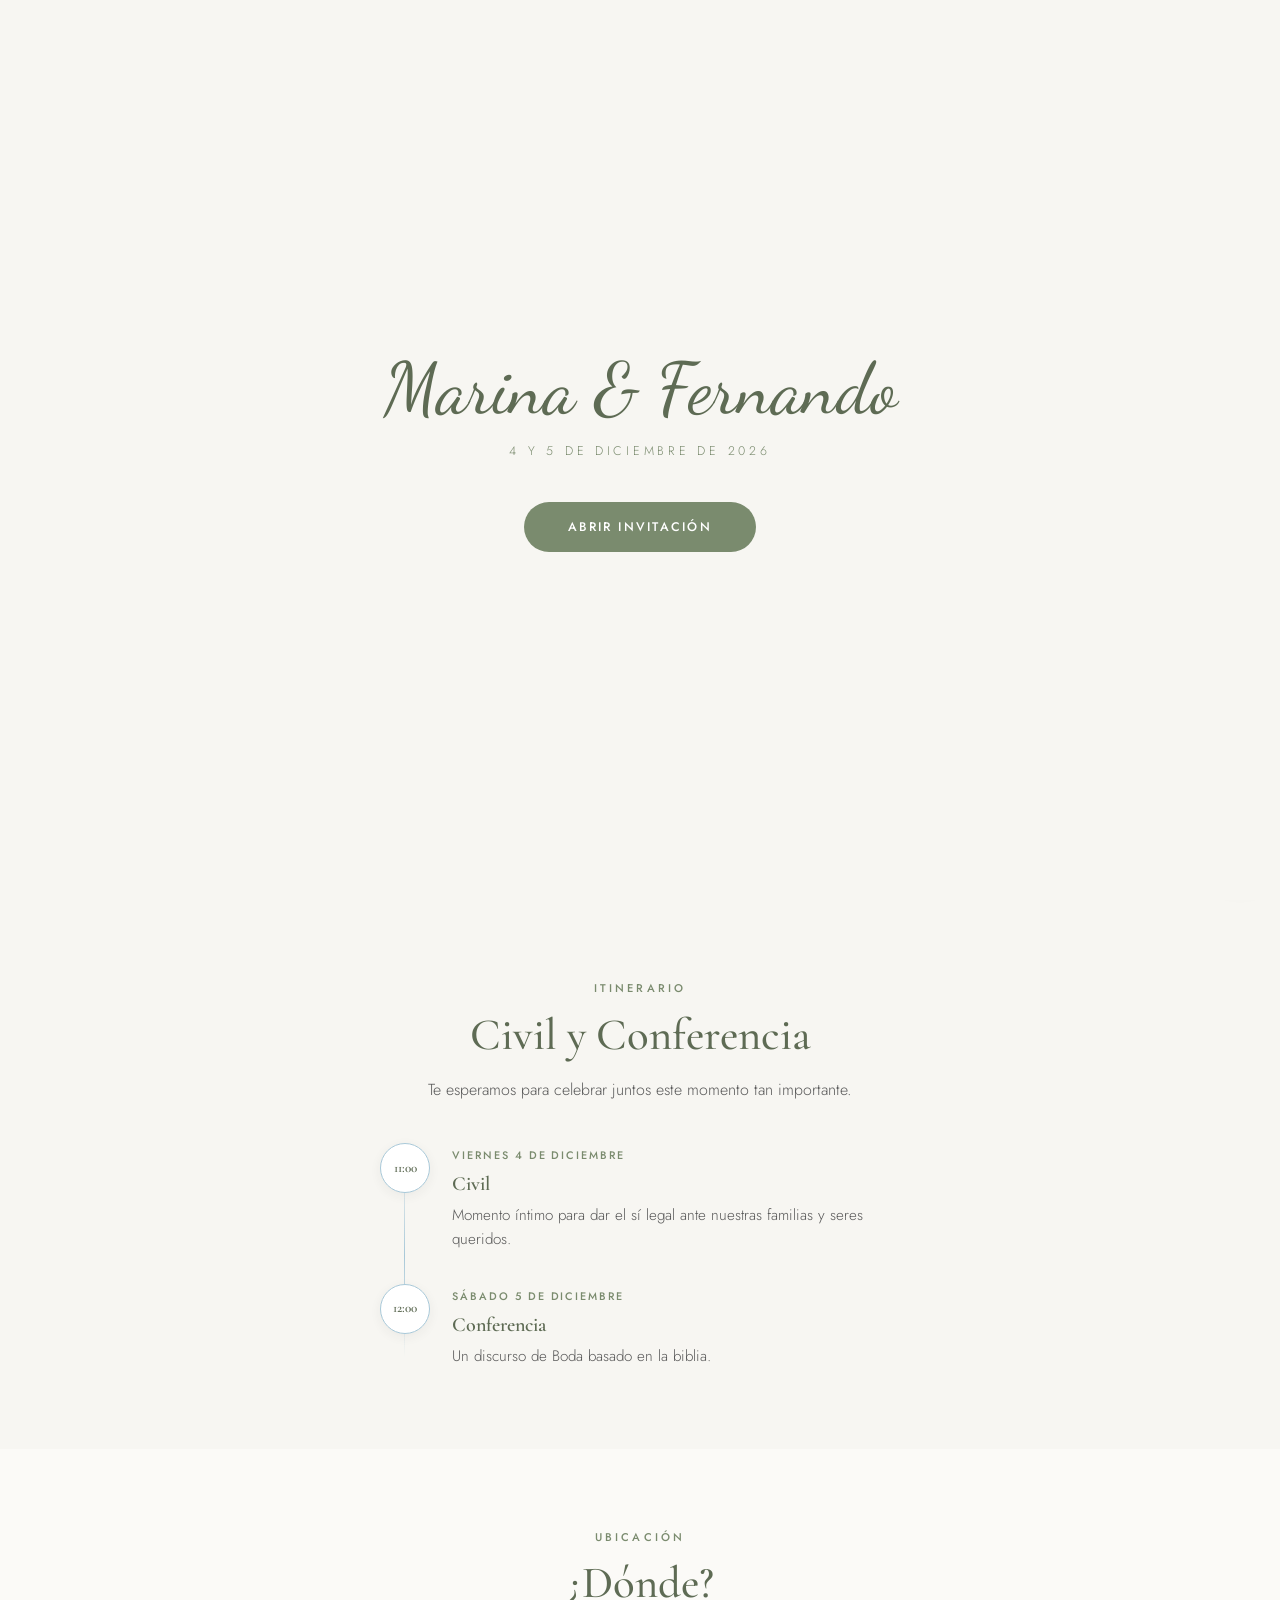
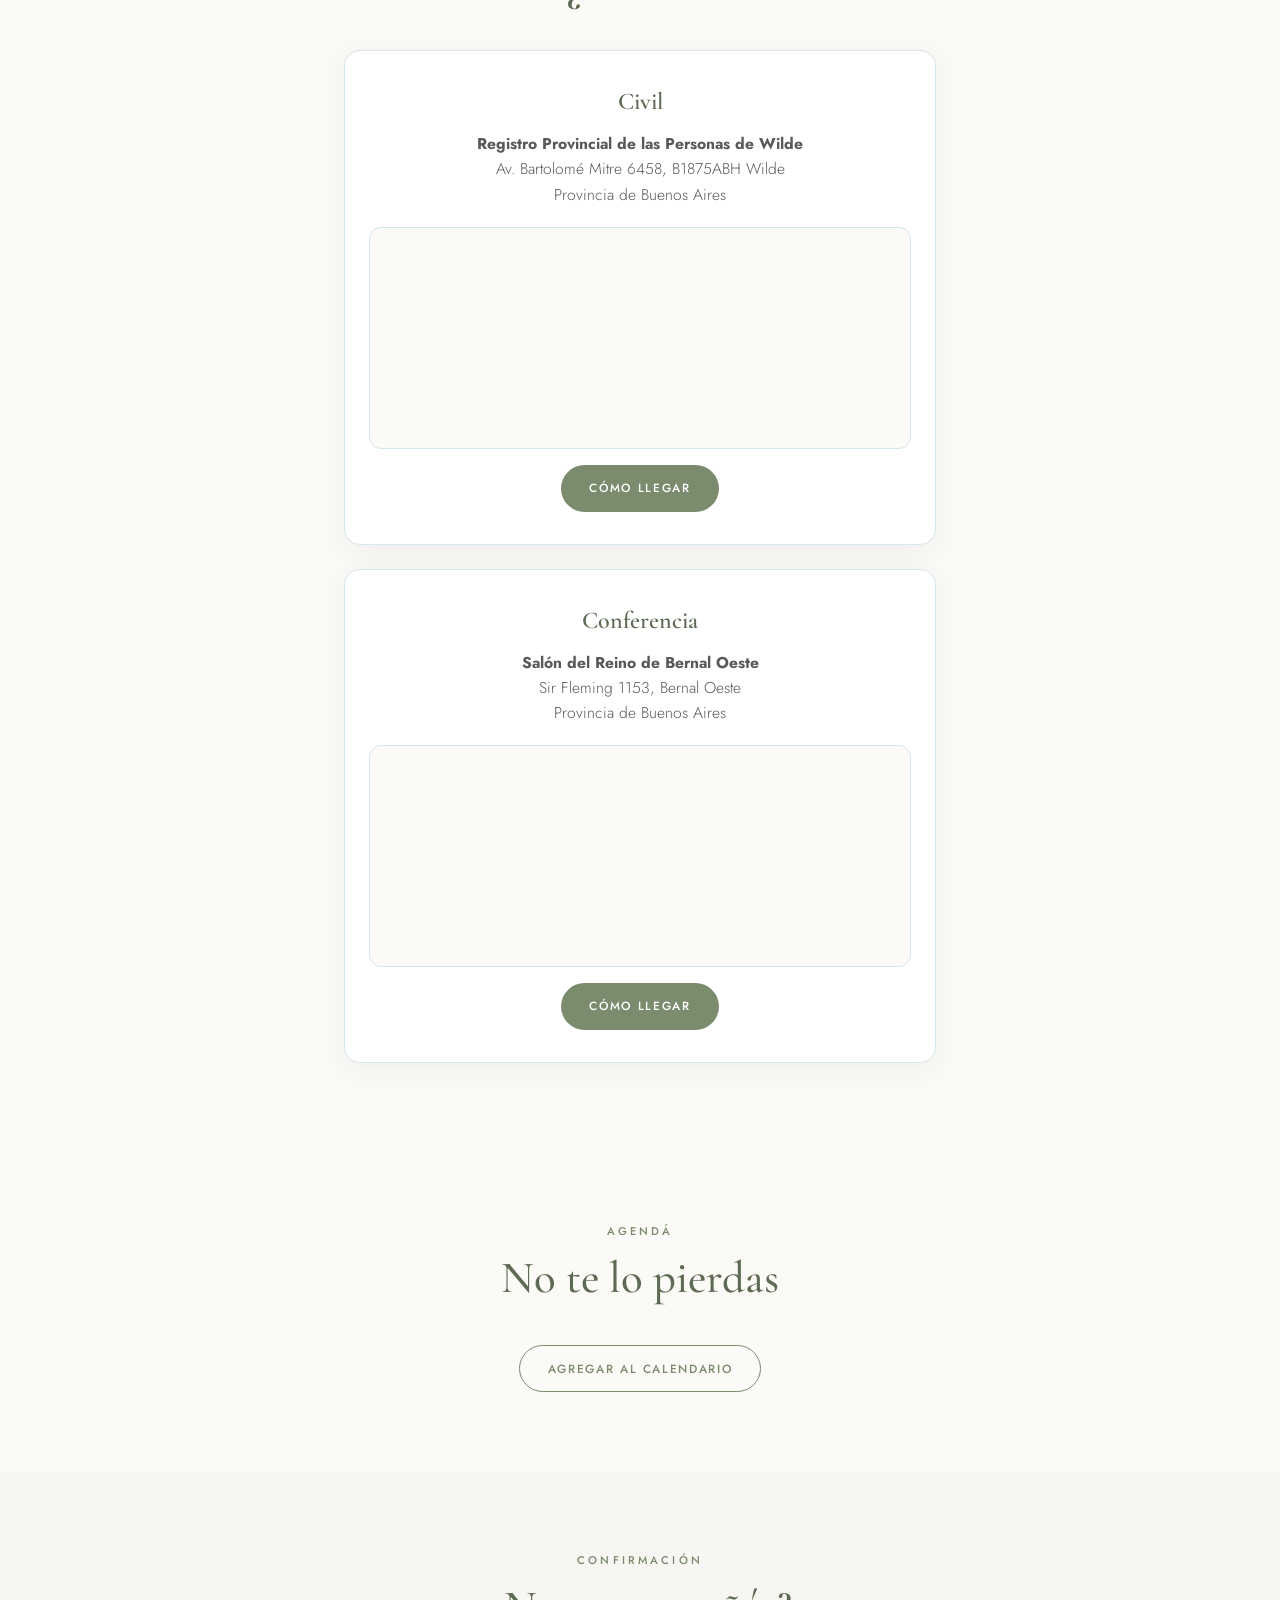
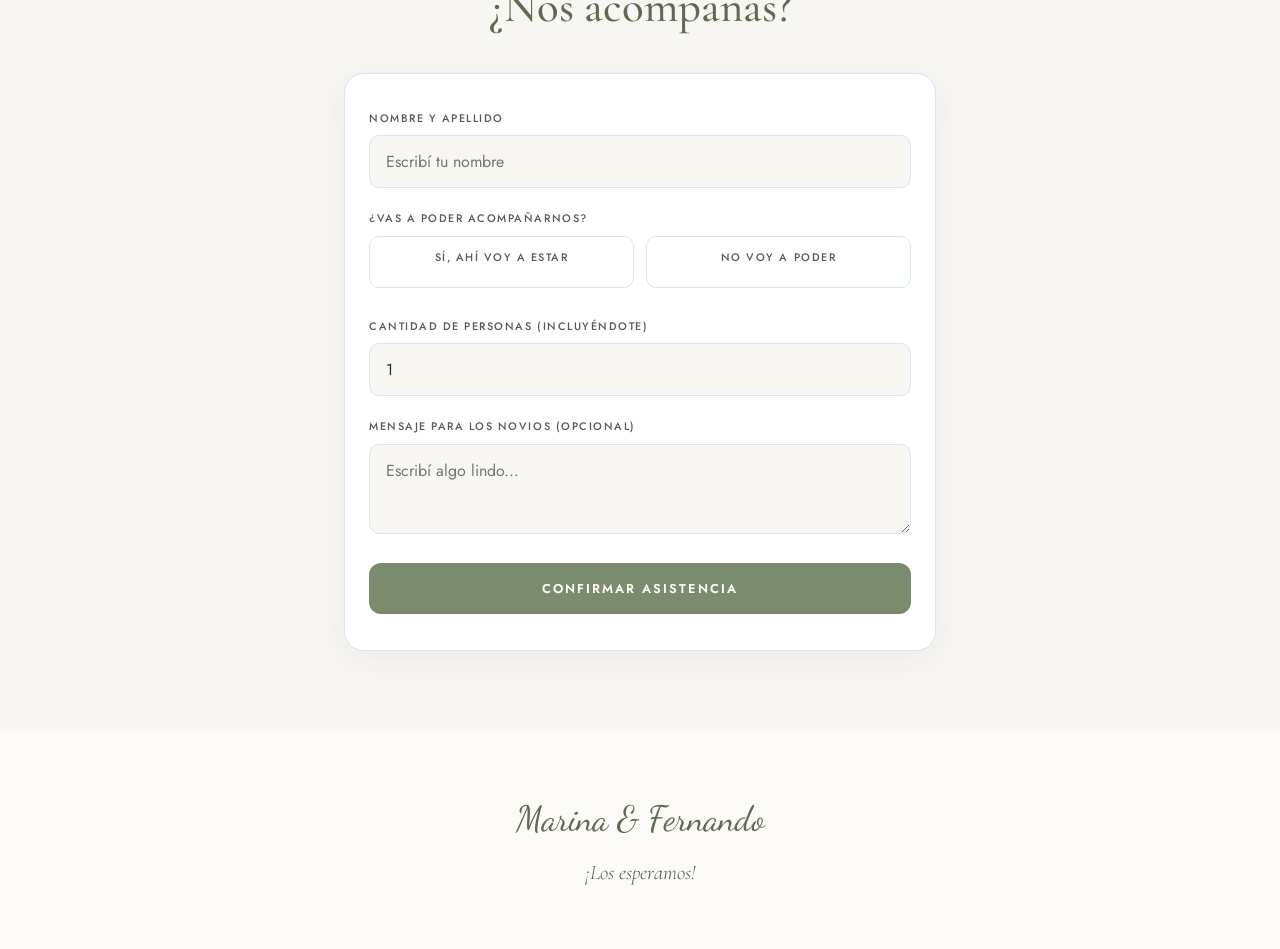
==== index.html @ 22744ca9 "Rework invitations: two-day dates, countdown to next event, reunion page as Civil+Conferencia+Festej" ====
<!DOCTYPE html>
<html lang="es" data-date="2026-12-04T11:00:00-03:00" data-date-2="2026-12-05T12:00:00-03:00">
<head>
  <meta charset="UTF-8">
  <meta name="viewport" content="width=device-width, initial-scale=1.0, viewport-fit=cover">
  <title>Marina & Fernando — Civil y Conferencia</title>
  <meta name="description" content="Invitación al civil y conferencia de Marina y Fernando. 4 y 5 de diciembre de 2026.">
  <link rel="icon" type="image/svg+xml" href="assets/favicon.svg">
  <link rel="preconnect" href="https://fonts.googleapis.com">
  <link rel="preconnect" href="https://fonts.gstatic.com" crossorigin>
  <link href="https://fonts.googleapis.com/css2?family=Cormorant+Garamond:ital,wght@0,400;0,500;0,600;0,700;1,400;1,500&family=Dancing+Script:wght@400;500;600;700&family=Jost:wght@300;400;500;600&display=swap" rel="stylesheet">
  <link rel="stylesheet" href="css/styles.css?v=15">


</head>
<body>

  <!-- Welcome overlay -->
  <div class="welcome-overlay" id="welcome">
    <div id="welcome-default">
      <div class="welcome-names">Marina & Fernando</div>
      <div class="welcome-date">4 y 5 de diciembre de 2026</div>
    </div>
    <div id="welcome-guest" style="display:none;">
      <div class="welcome-guest-label">Invitación para</div>
      <div class="welcome-guest-name" id="welcome-guest-name"></div>
    </div>
    <button class="welcome-btn" id="welcome-btn">Abrir invitación</button>
  </div>

  <!-- Ambient leaves -->
  <div class="leaves-bg">
    <div class="leaf leaf-1"></div>
    <div class="leaf leaf-2"></div>
    <div class="leaf leaf-3"></div>
  </div>

  <!-- Hero -->
  <section class="hero">
    <!-- Floral decorations -->
    <div class="floral-bg">
      <div class="floral-corner top-left"></div>
      <div class="floral-corner top-right"></div>
      <div class="eucalyptus bottom-left"></div>
      <div class="eucalyptus bottom-right"></div>
    </div>

    <div class="hero-content">
      <div class="hero-eyebrow">¡Nos casamos!</div>
      <h1 class="hero-names">Marina <span class="amp">&</span> Fernando</h1>
      <div class="hero-date">
        <span class="day">4 y 5</span> de diciembre de <span class="day">2026</span>
      </div>
      <p class="hero-intro">
        Nos alegra invitarte a ser parte de este día tan especial. Celebramos nuestra unión en el civil y la conferencia, y queremos que nos acompañes.
      </p>
      <div class="countdown-label" id="countdown-label">Faltan:</div>
      <div class="countdown">
        <div class="countdown-cell"><span class="num" id="cd-days">00</span><span class="lbl">Días</span></div>
        <div class="countdown-cell"><span class="num" id="cd-hours">00</span><span class="lbl">Horas</span></div>
        <div class="countdown-cell"><span class="num" id="cd-min">00</span><span class="lbl">Min</span></div>
        <div class="countdown-cell"><span class="num" id="cd-sec">00</span><span class="lbl">Seg</span></div>
      </div>
    </div>
    <a href="#itinerario" class="scroll-cue">
      <span>Descubrí más</span>
      <svg width="14" height="20" viewBox="0 0 14 20" fill="none"><path d="M7 1V19M7 19L1 13M7 19L13 13" stroke="currentColor" stroke-width="1.2" stroke-linecap="round" stroke-linejoin="round"/></svg>
    </a>
  </section>

  <!-- Itinerario -->
  <section id="itinerario">
    <div class="container">
      <div class="section-header reveal">
        <div class="section-label">Itinerario</div>
        <h2 class="section-title">Civil y Conferencia</h2>
        <p class="section-subtitle">Te esperamos para celebrar juntos este momento tan importante.</p>
      </div>
      <div class="itinerary reveal">
        <div class="itinerary-item">
          <div class="itinerary-time">11:00</div>
          <div class="itinerary-body">
            <div class="itinerary-date">Viernes 4 de diciembre</div>
            <h3>Civil</h3>
            <p>Momento íntimo para dar el sí legal ante nuestras familias y seres queridos.</p>
          </div>
        </div>
        <div class="itinerary-item">
          <div class="itinerary-time">12:00</div>
          <div class="itinerary-body">
            <div class="itinerary-date">Sábado 5 de diciembre</div>
            <h3>Conferencia</h3>
            <p>Un discurso de Boda basado en la biblia.</p>
          </div>
        </div>
      </div>
    </div>
  </section>

  <!-- Ubicación -->
  <section id="lugar" class="alt">
    <div class="container">
      <div class="section-header reveal">
        <div class="section-label">Ubicación</div>
        <h2 class="section-title">¿Dónde?</h2>
      </div>

      <div class="card" style="margin-bottom:24px;">
        <h3>Civil</h3>
        <p><strong>Registro Provincial de las Personas de Wilde</strong><br>Av. Bartolomé Mitre 6458, B1875ABH Wilde<br>Provincia de Buenos Aires</p>
        <div class="map-wrap">
          <iframe src="https://maps.google.com/maps?q=Av.+Bartolom%C3%A9+Mitre+6458,+Wilde,+Buenos+Aires&amp;t=&amp;z=15&amp;ie=UTF8&amp;iwloc=&amp;output=embed" allowfullscreen="" loading="lazy"></iframe>
        </div>
        <a class="btn btn-primary" target="_blank" rel="noopener" href="https://maps.app.goo.gl/NcesWBxVMBLHofjJ7?g_st=aw">Cómo llegar</a>
      </div>

      <div class="card">
        <h3>Conferencia</h3>
        <p><strong>Salón del Reino de Bernal Oeste</strong><br>Sir Fleming 1153, Bernal Oeste<br>Provincia de Buenos Aires</p>
        <div class="map-wrap">
          <iframe src="https://maps.google.com/maps?q=Sir+Fleming+1153,+Bernal+Oeste,+Buenos+Aires&amp;t=&amp;z=15&amp;ie=UTF8&amp;iwloc=&amp;output=embed" allowfullscreen="" loading="lazy"></iframe>
        </div>
        <a class="btn btn-primary" target="_blank" rel="noopener" href="https://maps.app.goo.gl/mjp9rmNpwhGJVTK97?g_st=aw">Cómo llegar</a>
      </div>
    </div>
  </section>

  <!-- Calendario -->
  <section id="recordatorio" class="alt">
    <div class="container" style="text-align:center;">
      <div class="section-header reveal">
        <div class="section-label">Agendá</div>
        <h2 class="section-title">No te lo pierdas</h2>
      </div>
      <button class="btn btn-outline reveal" id="btn-calendar"
        data-title="Civil y Conferencia - Marina & Fernando"
        data-location="Registro Provincial de las Personas de Wilde y Salón del Reino de Bernal Oeste"
        data-details="Viernes 4 de diciembre: Civil a las 11:00hs en Registro Provincial de las Personas de Wilde. Sábado 5 de diciembre: Conferencia a las 12:00hs en Salón del Reino de Bernal Oeste."
        data-start="20261204T110000"
        data-end="20261205T130000">Agregar al calendario</button>
    </div>
  </section>

  <!-- RSVP -->
  <section id="rsvp">
    <div class="container">
      <div class="section-header reveal">
        <div class="section-label">Confirmación</div>
        <h2 class="section-title">¿Nos acompañás?</h2>
      </div>

      <div class="rsvp-card reveal">
        <form id="rsvp-form"
          data-form-id="REEMPLAZAR_FORM_ID"
          data-entry-name="entry.REEMPLAZAR"
          data-entry-attend="entry.REEMPLAZAR"
          data-entry-guests="entry.REEMPLAZAR"
          data-entry-message="entry.REEMPLAZAR">
          <div class="field">
            <label for="r-name">Nombre y apellido</label>
            <input type="text" id="r-name" required placeholder="Escribí tu nombre">
          </div>
          <div class="field">
            <label>¿Vas a poder acompañarnos?</label>
            <div class="radio-row">
              <label class="radio-opt" id="opt-yes">
                <input type="radio" name="attend" value="si" required> Sí, ahí voy a estar
              </label>
              <label class="radio-opt" id="opt-no">
                <input type="radio" name="attend" value="no"> No voy a poder
              </label>
            </div>
          </div>
          <div class="field" id="guests-field">
            <label for="r-guests">Cantidad de personas (incluyéndote)</label>
            <input type="number" id="r-guests" min="1" max="10" value="1">
          </div>
          <div class="field">
            <label for="r-msg">Mensaje para los novios (opcional)</label>
            <textarea id="r-msg" placeholder="Escribí algo lindo..."></textarea>
          </div>
          <button type="submit" class="submit-btn" id="submit-btn">Confirmar asistencia</button>
          <div class="form-error" id="form-error">Hubo un problema al enviar. Probá de nuevo en un momento.</div>
        </form>
        <div class="rsvp-thanks" id="rsvp-thanks">
          <h3>¡Gracias!</h3>
          <p id="thanks-text"></p>
        </div>
      </div>
    </div>
  </section>

  <!-- Footer -->
  <footer>
    <div class="footer-names">Marina & Fernando</div>
    <p class="footer-text">¡Los esperamos!</p>
  </footer>

  <!-- Music -->
  <audio id="bg-music" loop preload="none">
    <source src="assets/ahora-ya-somos-uno.mp3" type="audio/mpeg">
  </audio>
  <button class="music-btn paused" id="music-btn" aria-label="Reproducir música" title="Música">
    <svg viewBox="0 0 20 20" fill="none">
      <rect class="bar" x="2" y="6" width="3" height="10" rx="1.5" fill="white"/>
      <rect class="bar" x="8.5" y="2" width="3" height="16" rx="1.5" fill="white"/>
      <rect class="bar" x="15" y="8" width="3" height="8" rx="1.5" fill="white"/>
    </svg>
  </button>

  <!-- GSAP -->
  <script src="js/gsap.min.js"></script>
  <script src="js/ScrollTrigger.min.js"></script>
  <script src="js/main.js?v=7"></script>
</body>
</html>
---- css/styles.css ----
/* ============================================
   Marina & Fernando - Wedding Invitations
   Palette: Olive + Pastel Blue
   ============================================ */

:root {
  --bg: #F7F6F2;
  --bg-soft: #FBFAF7;
  --olive: #7A8B6E;
  --olive-dark: #5E6B54;
  --olive-light: #A3B095;
  --sky: #A8C8D8;
  --sky-soft: #D4E6EE;
  --sky-light: #E8F1F5;
  --ink: #2E2E2E;
  --ink-soft: #595959;
  --ink-muted: #888888;
  --white: #FFFFFF;
  --shadow: rgba(58, 58, 58, 0.06);
  --shadow-strong: rgba(58, 58, 58, 0.12);
}

/* Reset */
*, *::before, *::after {
  box-sizing: border-box;
  margin: 0;
  padding: 0;
}

html {
  scroll-behavior: smooth;
  font-size: 16px;
}

body {
  font-family: 'Jost', sans-serif;
  font-weight: 300;
  color: var(--ink);
  background: var(--bg);
  line-height: 1.6;
  overflow-x: hidden;
  -webkit-font-smoothing: antialiased;
  -moz-osx-font-smoothing: grayscale;
  padding-bottom: 0;
}

img, svg {
  max-width: 100%;
  display: block;
}

a {
  color: inherit;
  text-decoration: none;
}

button {
  font-family: inherit;
}

/* Selection */
::selection {
  background: var(--sky-soft);
  color: var(--olive-dark);
}

/* Utility */
.container {
  width: 100%;
  max-width: 640px;
  margin: 0 auto;
  padding: 0 24px;
  position: relative;
  z-index: 2;
}

.section-label {
  font-size: 0.7rem;
  letter-spacing: 0.28em;
  text-transform: uppercase;
  color: var(--olive);
  margin-bottom: 12px;
  font-weight: 500;
}

.section-title {
  font-family: 'Cormorant Garamond', serif;
  font-weight: 500;
  font-size: clamp(2rem, 6vw, 2.8rem);
  color: var(--olive-dark);
  line-height: 1.15;
  margin-bottom: 16px;
}

.section-subtitle {
  color: var(--ink-soft);
  font-size: 1rem;
  max-width: 520px;
  margin: 0 auto;
}

/* Floral decorations */
.floral-bg {
  position: absolute;
  inset: 0;
  pointer-events: none;
  z-index: 0;
  overflow: hidden;
}

.floral-corner {
  position: absolute;
  width: 180px;
  height: 230px;
  background-image: url('../assets/floral-corner.png?v=15');
  background-size: contain;
  background-repeat: no-repeat;
  background-position: center;
  opacity: 0.95;
  will-change: transform;
}

.floral-corner.top-left {
  top: -40px;
  left: -50px;
  transform: rotate(-12deg);
}

.floral-corner.top-right {
  top: -40px;
  right: -197px;
  transform: scaleX(-1);
}

.eucalyptus {
  position: absolute;
  width: 220px;
  height: 220px;
  background-image: url('../assets/eucalyptus.png?v=15');
  background-size: contain;
  background-repeat: no-repeat;
  background-position: center;
  opacity: 0.55;
  will-change: transform;
}

.eucalyptus.bottom-left {
  bottom: -40px;
  left: -80px;
  transform: rotate(-25deg);
}

.eucalyptus.bottom-right {
  bottom: -40px;
  right: -80px;
  transform: scaleX(-1) rotate(-25deg);
}

/* Subtle SVG leaves for ambient motion */
.leaves-bg {
  position: fixed;
  inset: 0;
  pointer-events: none;
  z-index: 0;
  overflow: hidden;
}

.leaf {
  position: absolute;
  width: 100px;
  height: 100px;
  opacity: 0.08;
  background-image: url('../assets/hojas.svg');
  background-size: contain;
  background-repeat: no-repeat;
  background-position: center;
  will-change: transform;
}

.leaf-1 { top: 20%; left: 5%; transform: rotate(15deg); }
.leaf-2 { top: 40%; right: 8%; transform: rotate(-20deg); }
.leaf-3 { top: 70%; left: 10%; transform: rotate(45deg); }

/* Welcome overlay */
.welcome-overlay {
  position: fixed;
  inset: 0;
  background: var(--bg);
  z-index: 100;
  display: flex;
  flex-direction: column;
  align-items: center;
  justify-content: center;
  text-align: center;
  padding: 40px 24px;
  transition: opacity 0.9s ease, visibility 0.9s ease;
}

.welcome-overlay.hidden {
  opacity: 0;
  visibility: hidden;
  pointer-events: none;
}

.welcome-names {
  font-family: 'Dancing Script', cursive;
  font-size: clamp(1.8rem, 6.5vw, 4.5rem);
  color: var(--olive-dark);
  margin-bottom: 12px;
  line-height: 1.15;
  max-width: 100%;
  overflow-wrap: break-word;
}

.welcome-date {
  font-size: 0.78rem;
  letter-spacing: 0.3em;
  text-transform: uppercase;
  color: var(--olive);
  margin-bottom: 40px;
}

.welcome-guest-label {
  font-size: 0.68rem;
  letter-spacing: 0.25em;
  text-transform: uppercase;
  color: var(--ink-muted);
  margin-bottom: 10px;
}

.welcome-guest-name {
  font-family: 'Cormorant Garamond', serif;
  font-style: italic;
  font-weight: 500;
  font-size: clamp(1.6rem, 6vw, 2.4rem);
  color: var(--olive-dark);
  margin-bottom: 40px;
}

.welcome-btn {
  display: inline-block;
  padding: 16px 44px;
  background: var(--olive);
  color: var(--white);
  border: none;
  border-radius: 50px;
  font-size: 0.78rem;
  letter-spacing: 0.18em;
  text-transform: uppercase;
  font-weight: 500;
  cursor: pointer;
  transition: background 0.3s ease, transform 0.2s ease;
}

.welcome-btn:hover {
  background: var(--olive-dark);
  transform: translateY(-2px);
}

/* Hero */
.hero {
  min-height: 100vh;
  min-height: 100dvh;
  display: flex;
  flex-direction: column;
  align-items: center;
  justify-content: center;
  text-align: center;
  position: relative;
  padding: 100px 24px 80px;
  overflow: hidden;
}



.hero-content {
  position: relative;
  z-index: 5;
  width: 100%;
  max-width: 560px;
  padding: 60px 16px 0;
  margin: 0 auto;
}

.hero-content > * {
  opacity: 1;
  animation: fadeInUp 0.9s cubic-bezier(0.25, 0.46, 0.45, 0.94) both;
}

.hero-content .hero-eyebrow { animation-delay: 0.1s; }
.hero-content .hero-names { animation-delay: 0.3s; }
.hero-content .hero-date { animation-delay: 0.5s; }
.hero-content .hero-intro { animation-delay: 0.7s; }
.hero-content .countdown-label { animation-delay: 0.9s; }
.hero-content .countdown { animation-delay: 1s; }
.hero-content .scroll-cue { animation-delay: 1.3s; }

@media (prefers-reduced-motion: reduce) {
  .hero-content > * {
    opacity: 1;
    animation: none;
  }
}

.hero-eyebrow {
  font-size: 0.95rem;
  letter-spacing: 0.22em;
  text-transform: uppercase;
  color: var(--olive);
  margin-bottom: 16px;
  font-weight: 500;
}

.hero-names {
  font-family: 'Dancing Script', cursive;
  font-size: clamp(1.7rem, 6.5vw, 6rem);
  color: var(--olive-dark);
  line-height: 1.2;
  margin-bottom: 18px;
  max-width: 100%;
  overflow-wrap: break-word;
  padding: 0 8px;
}

.hero-names.big {
  font-size: clamp(2.2rem, 8.5vw, 7.5rem);
}

.hero-names .amp {
  font-size: 0.5em;
  color: var(--sky);
  display: inline-block;
  margin: 0 6px;
  transform: translateY(-6px);
}

.hero-date {
  font-family: 'Cormorant Garamond', serif;
  font-size: clamp(1.2rem, 3.8vw, 1.6rem);
  color: var(--ink);
  margin-bottom: 26px;
}

.hero-date-line {
  margin-bottom: 18px;
}

.hero-date-line:last-child {
  margin-bottom: 0;
}

.hero-date-desc {
  display: block;
  font-size: clamp(1rem, 3vw, 1.25rem);
  font-style: italic;
  color: var(--ink-soft);
  max-width: 520px;
  margin: 0 auto 6px;
  line-height: 1.45;
}

.hero-date-full {
  display: block;
  font-size: clamp(1.2rem, 3.8vw, 1.6rem);
  font-weight: 600;
  color: var(--olive-dark);
}

@keyframes fadeInUp {
  from {
    opacity: 0;
    transform: translateY(30px);
  }
  to {
    opacity: 1;
    transform: translateY(0);
  }
}

.hero-date .day {
  display: inline-block;
  font-size: 1.4em;
  color: var(--olive);
  font-weight: 600;
  margin: 0 4px;
}

.hero-intro {
  color: var(--ink-soft);
  font-size: 1rem;
  max-width: 460px;
  margin: 0 auto 32px;
  line-height: 1.7;
}

/* Countdown */
.countdown-label {
  font-size: 0.72rem;
  letter-spacing: 0.22em;
  text-transform: uppercase;
  color: var(--ink-muted);
  margin-bottom: 14px;
}

.countdown {
  display: flex;
  justify-content: center;
  gap: 10px;
  margin-bottom: 40px;
}

.countdown-cell {
  background: var(--white);
  border: 1px solid var(--sky-soft);
  border-radius: 12px;
  padding: 14px 10px;
  min-width: 64px;
  box-shadow: 0 4px 20px var(--shadow);
}

.countdown-cell .num {
  display: block;
  font-family: 'Cormorant Garamond', serif;
  font-weight: 600;
  font-size: 1.9rem;
  color: var(--olive-dark);
  line-height: 1;
}

.countdown-cell .lbl {
  display: block;
  font-size: 0.6rem;
  letter-spacing: 0.12em;
  text-transform: uppercase;
  color: var(--ink-muted);
  margin-top: 6px;
}

.scroll-cue {
  position: absolute;
  bottom: 28px;
  left: 50%;
  transform: translateX(-50%);
  display: flex;
  flex-direction: column;
  align-items: center;
  gap: 6px;
  font-size: 0.65rem;
  letter-spacing: 0.18em;
  text-transform: uppercase;
  color: var(--ink-muted);
  z-index: 3;
}

/* Sections */
section {
  padding: 80px 0;
  position: relative;
}

section.alt {
  background: var(--bg-soft);
}

.section-header {
  text-align: center;
  margin-bottom: 40px;
}

/* Itinerary */
.itinerary {
  max-width: 520px;
  margin: 0 auto;
  position: relative;
}

.itinerary::before {
  content: '';
  position: absolute;
  left: 24px;
  top: 12px;
  bottom: 12px;
  width: 1px;
  background: linear-gradient(to bottom, transparent, var(--sky), transparent);
}

.itinerary-item {
  display: flex;
  gap: 22px;
  margin-bottom: 32px;
  position: relative;
}

.itinerary-item:last-child {
  margin-bottom: 0;
}

.itinerary-time {
  width: 50px;
  height: 50px;
  border-radius: 50%;
  background: var(--white);
  border: 1.5px solid var(--sky);
  display: flex;
  align-items: center;
  justify-content: center;
  font-family: 'Cormorant Garamond', serif;
  font-weight: 600;
  font-size: 0.82rem;
  color: var(--olive-dark);
  flex-shrink: 0;
  z-index: 2;
  box-shadow: 0 3px 12px var(--shadow);
}

.itinerary-body {
  padding-top: 4px;
}

.itinerary-date {
  font-size: 0.68rem;
  letter-spacing: 0.18em;
  text-transform: uppercase;
  color: var(--olive);
  margin-bottom: 4px;
  font-weight: 500;
}

.itinerary-body h3 {
  font-family: 'Cormorant Garamond', serif;
  font-weight: 600;
  font-size: 1.25rem;
  color: var(--olive-dark);
  margin-bottom: 4px;
}

.itinerary-body p {
  color: var(--ink-soft);
  font-size: 0.95rem;
  line-height: 1.55;
}

/* Cards */
.card {
  background: var(--white);
  border: 1px solid var(--sky-soft);
  border-radius: 16px;
  padding: 32px 24px;
  box-shadow: 0 6px 30px var(--shadow);
  text-align: center;
}

.card h3 {
  font-family: 'Cormorant Garamond', serif;
  font-weight: 600;
  font-size: 1.5rem;
  color: var(--olive-dark);
  margin-bottom: 10px;
}

.card p {
  color: var(--ink-soft);
  font-size: 0.98rem;
  line-height: 1.6;
}

/* Map */
.map-wrap {
  width: 100%;
  border-radius: 12px;
  overflow: hidden;
  border: 1px solid var(--sky-soft);
  margin: 20px 0 16px;
  background: var(--bg-soft);
  min-height: 220px;
}

.map-wrap iframe {
  width: 100%;
  height: 220px;
  border: 0;
  display: block;
  opacity: 0;
  transition: opacity 0.5s ease;
}

.map-wrap iframe.is-loaded {
  opacity: 1;
}

/* Buttons */
.btn {
  display: inline-flex;
  align-items: center;
  justify-content: center;
  gap: 8px;
  padding: 14px 28px;
  border-radius: 50px;
  font-size: 0.74rem;
  letter-spacing: 0.14em;
  text-transform: uppercase;
  font-weight: 500;
  cursor: pointer;
  transition: all 0.25s ease;
  border: none;
}

.btn-primary {
  background: var(--olive);
  color: var(--white);
}

.btn-primary:hover {
  background: var(--olive-dark);
  transform: translateY(-2px);
  box-shadow: 0 6px 20px rgba(122, 139, 110, 0.3);
}

.btn-outline {
  background: transparent;
  color: var(--olive);
  border: 1.5px solid var(--olive);
}

.btn-outline:hover {
  background: var(--olive);
  color: var(--white);
}

.btn-group {
  display: flex;
  flex-direction: column;
  gap: 12px;
  justify-content: center;
  margin-top: 20px;
}

@media (min-width: 480px) {
  .btn-group {
    flex-direction: row;
  }
}

/* Gift section */
.gift-text {
  font-family: 'Cormorant Garamond', serif;
  font-style: italic;
  font-size: 1.35rem;
  color: var(--olive-dark);
  margin-bottom: 12px;
}

.gift-alias {
  margin-top: 22px;
  padding-top: 22px;
  border-top: 1px solid var(--sky-soft);
}

.gift-alias p {
  margin-bottom: 12px;
  font-size: 0.92rem;
}

.alias-box {
  display: inline-flex;
  flex-wrap: wrap;
  align-items: center;
  justify-content: center;
  gap: 10px;
  background: var(--bg-soft);
  border: 1px solid var(--sky-soft);
  border-radius: 12px;
  padding: 10px 14px;
  max-width: 100%;
}

.alias-value {
  font-family: 'Cormorant Garamond', serif;
  font-size: 1.25rem;
  font-weight: 600;
  color: var(--olive-dark);
  letter-spacing: 0.04em;
}

.alias-copy {
  display: inline-flex;
  align-items: center;
  gap: 6px;
  background: var(--olive);
  color: var(--white);
  border: none;
  border-radius: 8px;
  padding: 8px 12px;
  font-size: 0.72rem;
  letter-spacing: 0.08em;
  text-transform: uppercase;
  font-weight: 500;
  cursor: pointer;
  transition: background 0.2s ease;
}

.alias-copy:hover {
  background: var(--olive-dark);
}

.alias-copy svg {
  width: 14px;
  height: 14px;
}

.alias-copy.copied {
  background: var(--olive-dark);
}

/* Gift card floral frame */
.gift-card-wrap {
  position: relative;
  max-width: 520px;
  margin: 0 auto;
}

.gift-card-wrap .floral-corner {
  width: 130px;
  height: 165px;
  z-index: 1;
}

.gift-card-wrap .floral-corner.gift-tl {
  top: -56px;
  left: -41px;
  transform: rotate(-173deg) !important;
}

.gift-card-wrap .floral-corner.gift-tr {
  top: -56px;
  right: -36px;
  transform: scaleX(-1) rotate(-173deg) !important;
}

.gift-card-wrap .floral-corner.gift-bl {
  bottom: -50px;
  left: -40px;
  transform: scaleX(-1) rotate(-352deg) !important;
}

.gift-card-wrap .floral-corner.gift-br {
  bottom: -50px;
  right: -39px;
  transform: scaleX(-1) scaleY(-1) rotate(189deg) !important
}

/* RSVP */
.rsvp-card {
  background: var(--white);
  border: 1.5px solid var(--sky-soft);
  border-radius: 20px;
  padding: 36px 24px;
  box-shadow: 0 8px 36px var(--shadow);
}

.rsvp-deadline {
  display: inline-flex;
  align-items: center;
  gap: 10px;
  background: var(--sky-light);
  color: var(--olive-dark);
  padding: 12px 22px;
  border-radius: 50px;
  font-size: 0.78rem;
  letter-spacing: 0.1em;
  text-transform: uppercase;
  font-weight: 500;
  margin: 0 auto 28px;
  display: flex;
  justify-content: center;
  width: fit-content;
}

.rsvp-deadline svg {
  width: 18px;
  height: 18px;
  flex-shrink: 0;
}

.field {
  margin-bottom: 22px;
  text-align: left;
}

.field label {
  display: block;
  font-size: 0.68rem;
  letter-spacing: 0.14em;
  text-transform: uppercase;
  color: var(--ink-soft);
  margin-bottom: 8px;
  font-weight: 500;
}

.field input[type="text"],
.field input[type="number"],
.field textarea {
  width: 100%;
  padding: 14px 16px;
  border: 1px solid var(--sky-soft);
  border-radius: 10px;
  background: var(--bg);
  font-family: 'Jost', sans-serif;
  font-size: 1rem;
  color: var(--ink);
  transition: border-color 0.2s ease, box-shadow 0.2s ease;
}

.field input:focus,
.field textarea:focus {
  outline: none;
  border-color: var(--sky);
  box-shadow: 0 0 0 3px var(--sky-light);
}

.field textarea {
  resize: vertical;
  min-height: 90px;
}

.radio-row {
  display: grid;
  grid-template-columns: 1fr 1fr;
  gap: 12px;
}

.radio-opt {
  text-align: center;
  padding: 14px 10px;
  border: 1.5px solid var(--sky-soft);
  border-radius: 10px;
  font-size: 0.9rem;
  line-height: 1.25;
  cursor: pointer;
  transition: all 0.2s ease;
  display: flex;
  align-items: center;
  justify-content: center;
  min-height: 52px;
}

.radio-opt:hover {
  border-color: var(--sky);
}

.radio-opt.active {
  background: var(--olive);
  border-color: var(--olive);
  color: var(--white);
}

.radio-opt input {
  display: none;
}

.submit-btn {
  width: 100%;
  padding: 16px;
  background: var(--olive);
  color: var(--white);
  border: none;
  border-radius: 12px;
  font-size: 0.8rem;
  letter-spacing: 0.16em;
  text-transform: uppercase;
  font-weight: 600;
  cursor: pointer;
  transition: background 0.25s ease, transform 0.15s ease;
}

.submit-btn:hover {
  background: var(--olive-dark);
}

.submit-btn:disabled {
  opacity: 0.6;
  cursor: not-allowed;
}

.rsvp-thanks {
  text-align: center;
  padding: 30px 0;
  display: none;
}

.rsvp-thanks h3 {
  font-family: 'Cormorant Garamond', serif;
  font-size: 2rem;
  color: var(--olive-dark);
  margin-bottom: 12px;
}

.rsvp-thanks p {
  color: var(--ink-soft);
  font-size: 1.05rem;
}

.form-error {
  color: #C44D56;
  font-size: 0.85rem;
  margin-top: 14px;
  text-align: center;
  display: none;
  font-weight: 500;
}

/* Footer */
footer {
  padding: 60px 24px;
  text-align: center;
  background: var(--bg-soft);
}

.footer-names {
  font-family: 'Dancing Script', cursive;
  font-size: 2.2rem;
  color: var(--olive-dark);
  margin-bottom: 8px;
}

.footer-text {
  font-family: 'Cormorant Garamond', serif;
  font-style: italic;
  font-size: 1.3rem;
  color: var(--ink-soft);
}

/* Music toggle */
.music-btn {
  position: fixed;
  bottom: 18px;
  right: 16px;
  width: 48px;
  height: 48px;
  border-radius: 50%;
  background: var(--olive);
  border: none;
  display: flex;
  align-items: center;
  justify-content: center;
  box-shadow: 0 4px 16px rgba(74, 86, 58, 0.35);
  z-index: 50;
  cursor: pointer;
  transition: transform 0.2s ease, background 0.2s ease;
}

.music-btn:hover {
  background: var(--olive-dark);
  transform: scale(1.05);
}

.music-btn svg {
  width: 20px;
  height: 20px;
}

.music-btn .bar {
  transform-origin: bottom;
  animation: eq 1s ease-in-out infinite;
}

.music-btn.paused .bar {
  animation-play-state: paused;
}

.bar:nth-child(2) {
  animation-delay: 0.15s;
}

.bar:nth-child(3) {
  animation-delay: 0.3s;
}

@keyframes eq {
  0%, 100% { transform: scaleY(0.4); }
  50% { transform: scaleY(1); }
}

/* Reduced motion */
@media (prefers-reduced-motion: reduce) {
  *, *::before, *::after {
    animation-duration: 0.01ms !important;
    animation-iteration-count: 1 !important;
    transition-duration: 0.01ms !important;
  }
  html {
    scroll-behavior: auto;
  }
}

/* Responsive adjustments */
@media (max-width: 480px) {
  .container {
    padding: 0 20px;
  }

  .alias-box {
    display: flex;
    flex-direction: column;
    align-items: stretch;
    text-align: center;
    gap: 8px;
    padding: 12px;
  }

  .alias-value {
    font-size: 1.05rem;
    word-break: break-word;
  }

  .alias-copy {
    justify-content: center;
    width: 100%;
    padding: 10px 12px;
  }

  .radio-opt {
    font-size: 0.82rem;
    padding: 12px 8px;
    min-height: 48px;
  }

  .hero {
    padding: 80px 16px 60px;
  }

  .hero-content {
    padding: 40px 12px 0;
  }

  section {
    padding: 64px 0;
  }

  .card {
    padding: 28px 20px;
  }

  .rsvp-card {
    padding: 28px 20px;
  }

  .countdown {
    gap: 8px;
  }

  .countdown-cell {
    min-width: 52px;
    padding: 10px 6px;
  }

  .countdown-cell .num {
    font-size: 1.5rem;
  }

  .itinerary::before {
    left: 20px;
  }

  .itinerary-time {
    width: 44px;
    height: 44px;
    font-size: 0.74rem;
  }

  .floral-corner {
    width: 140px;
    height: 180px;
  }

  .floral-corner.top-left {
    top: -30px;
    left: -57px;
  }

  .floral-corner.top-right {
    top: -30px;
    right: -170px;
    transform: scaleX(-1);
  }

  .eucalyptus {
    width: 170px;
    height: 170px;
  }

  .eucalyptus.bottom-left {
    bottom: -30px;
    left: -55px;
  }

  .eucalyptus.bottom-right {
    bottom: -30px;
    right: -55px;
  }

  .map-wrap iframe {
    height: 280px;
  }
}
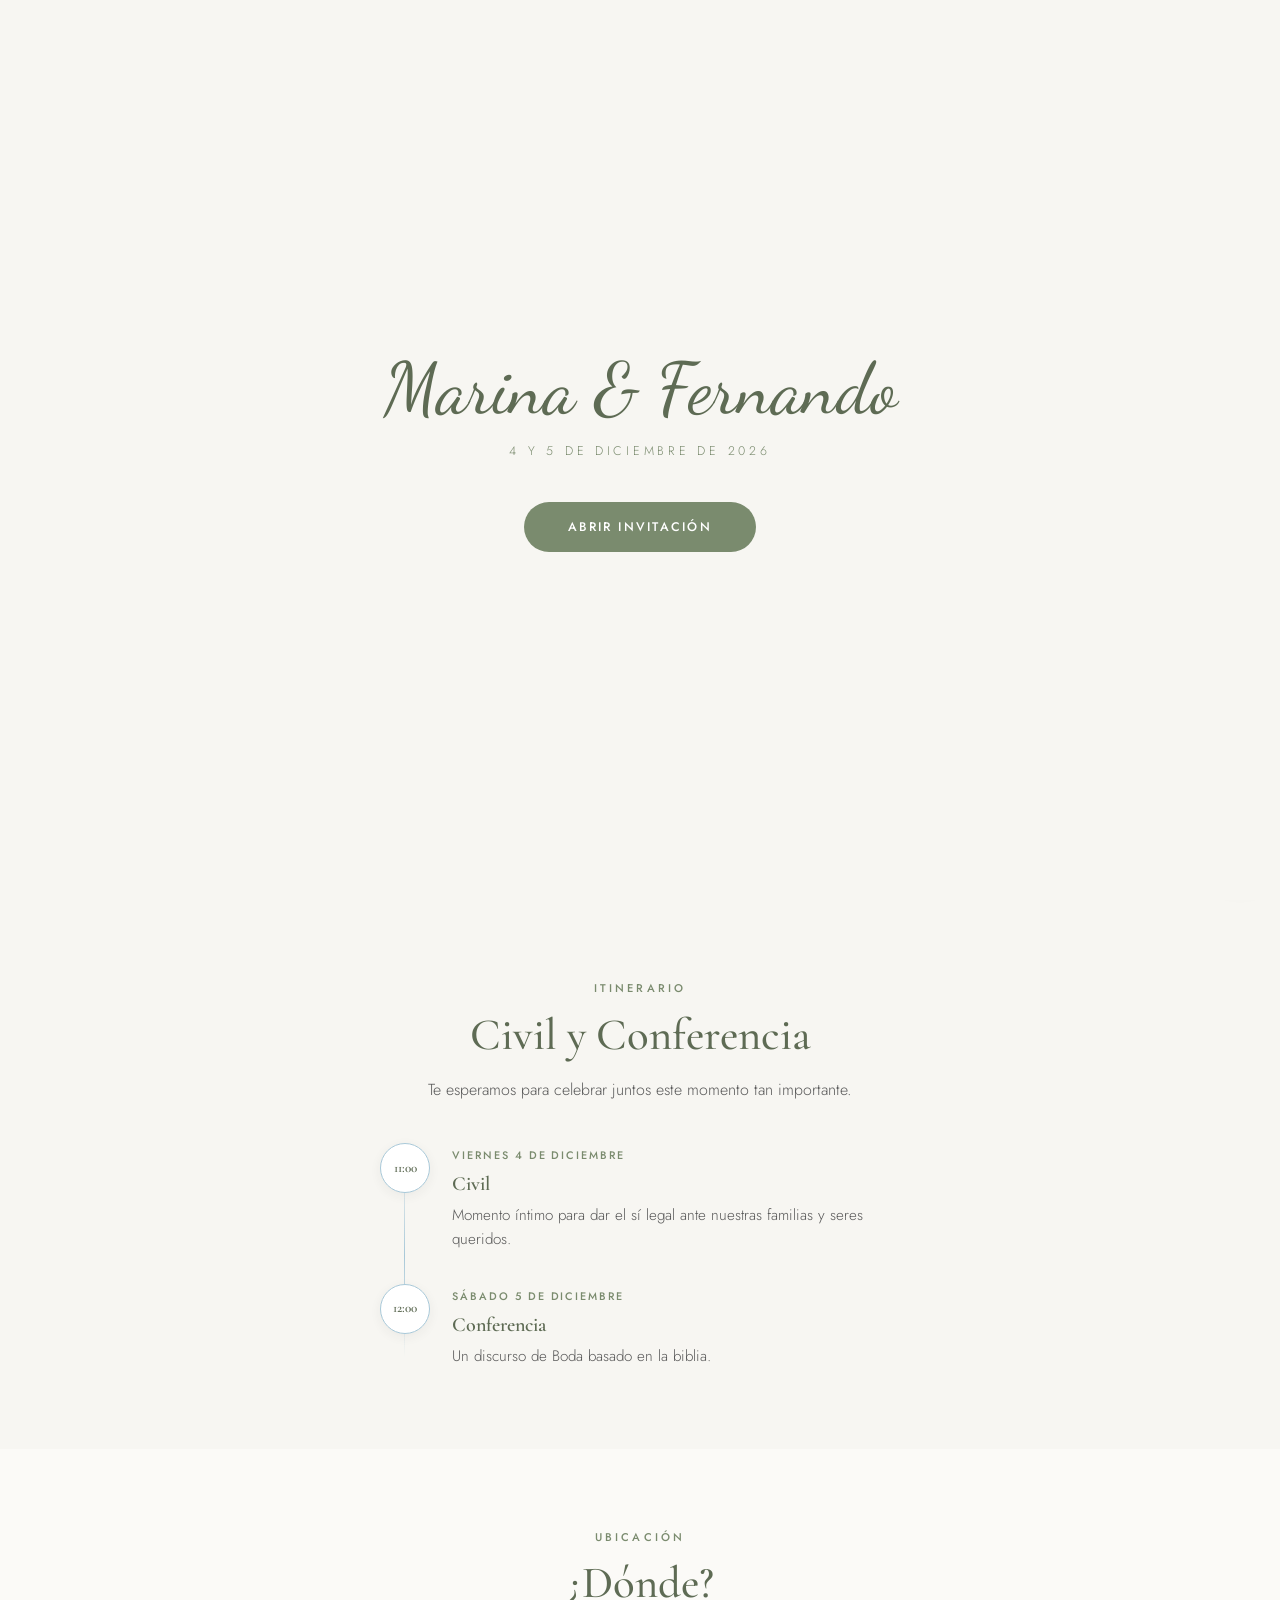
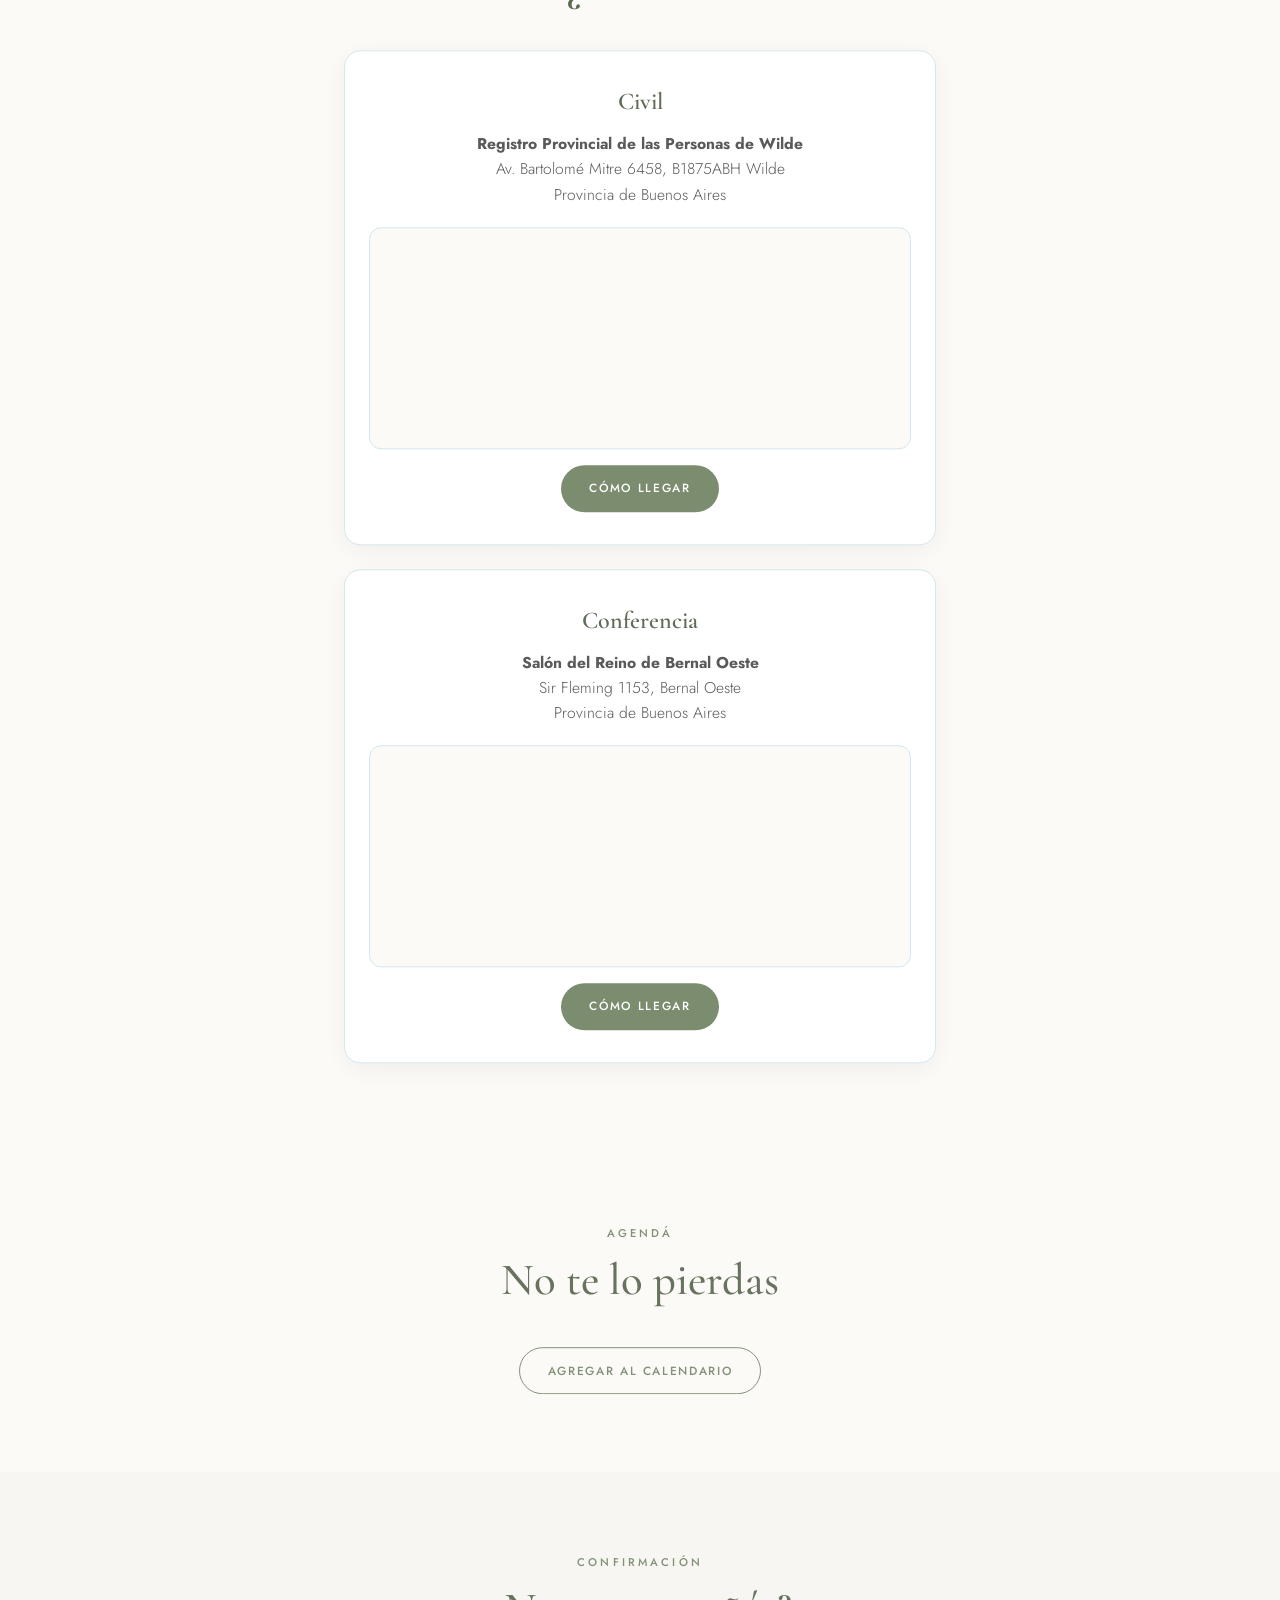
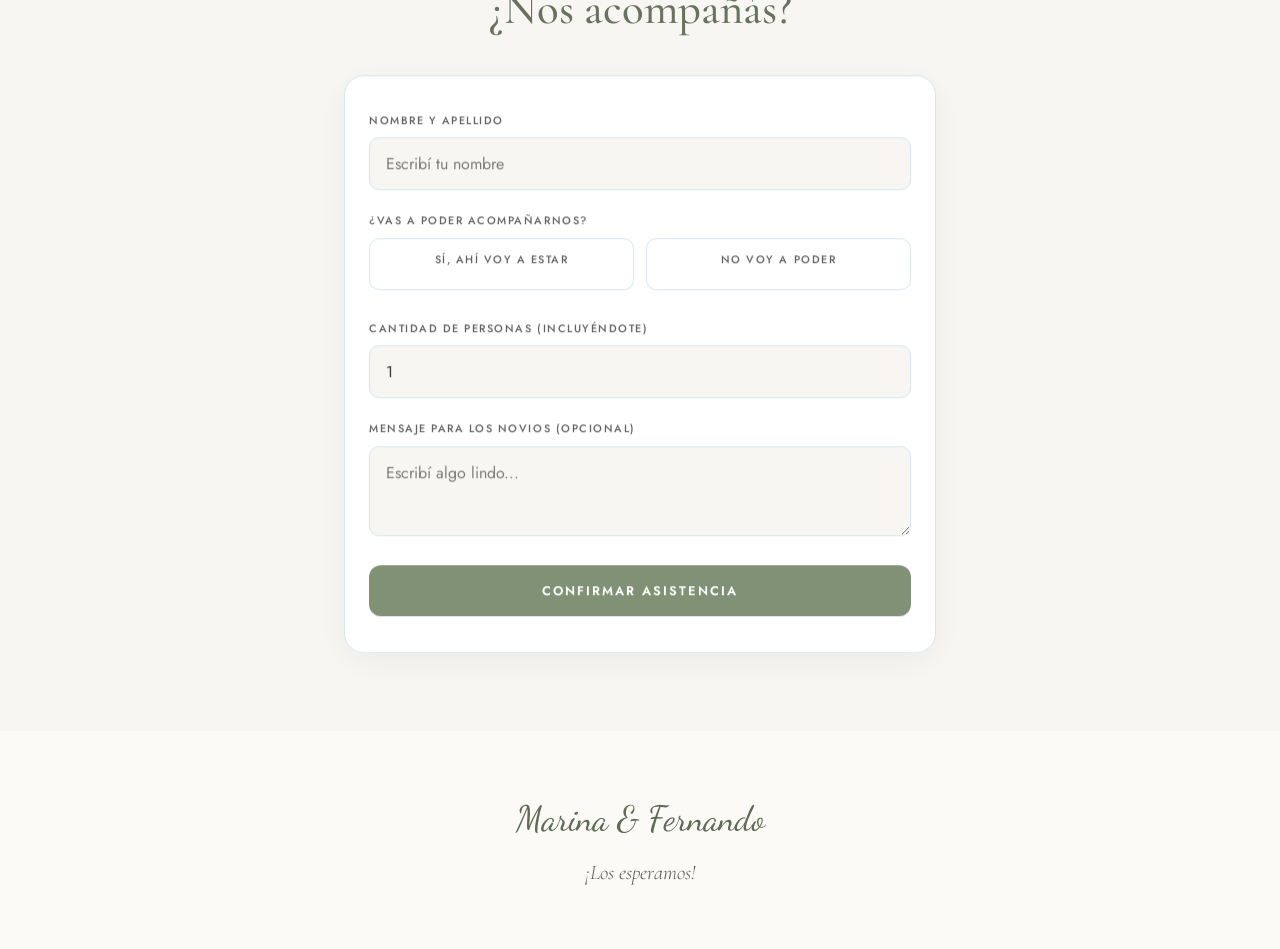
==== commit 8e57d11c: "Fix welcome overlay centering on mobile by clipping horizontal overflow from gift floral corners" ====
--- a/index.html
+++ b/index.html
@@ -9,7 +9,7 @@
   <link rel="preconnect" href="https://fonts.googleapis.com">
   <link rel="preconnect" href="https://fonts.gstatic.com" crossorigin>
   <link href="https://fonts.googleapis.com/css2?family=Cormorant+Garamond:ital,wght@0,400;0,500;0,600;0,700;1,400;1,500&family=Dancing+Script:wght@400;500;600;700&family=Jost:wght@300;400;500;600&display=swap" rel="stylesheet">
-  <link rel="stylesheet" href="css/styles.css?v=15">
+  <link rel="stylesheet" href="css/styles.css?v=16">
 
 
 </head>
--- a/css/styles.css
+++ b/css/styles.css
@@ -30,6 +30,7 @@
 html {
   scroll-behavior: smooth;
   font-size: 16px;
+  overflow-x: hidden;
 }
 
 body {
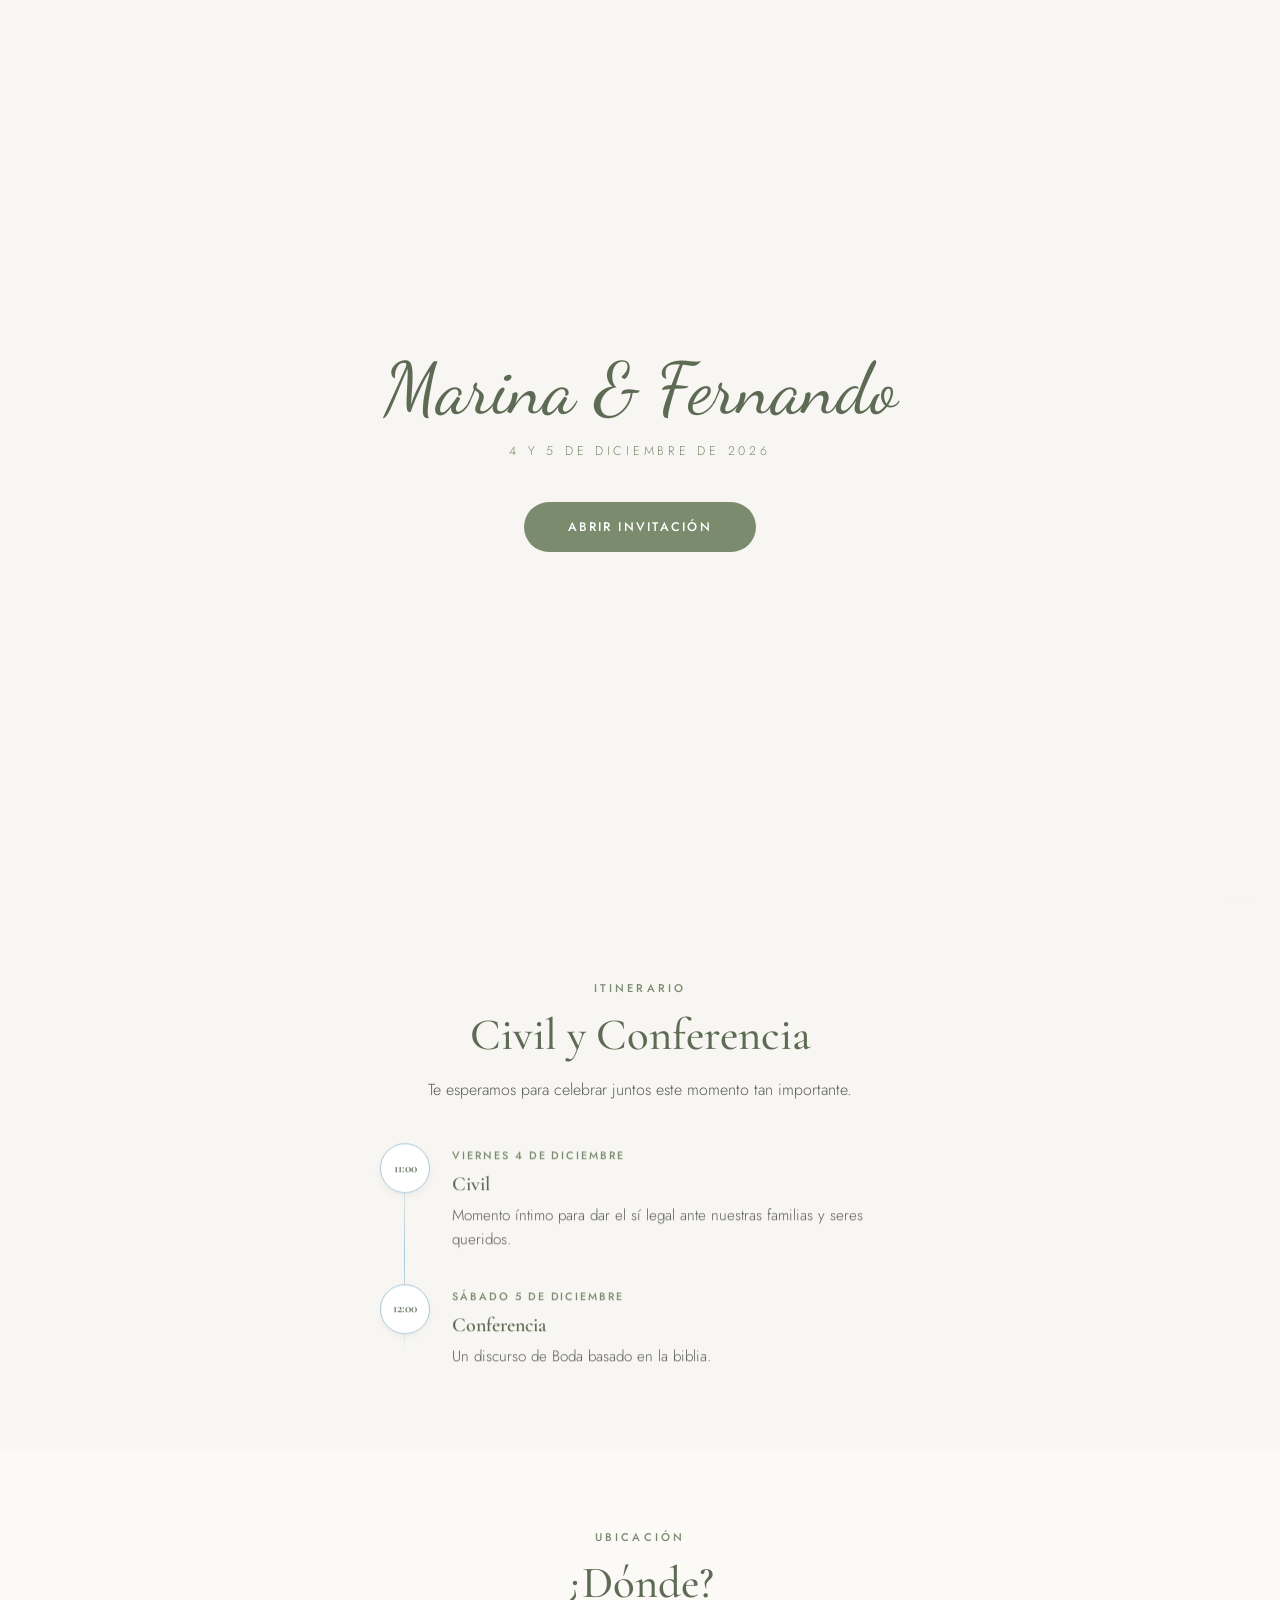
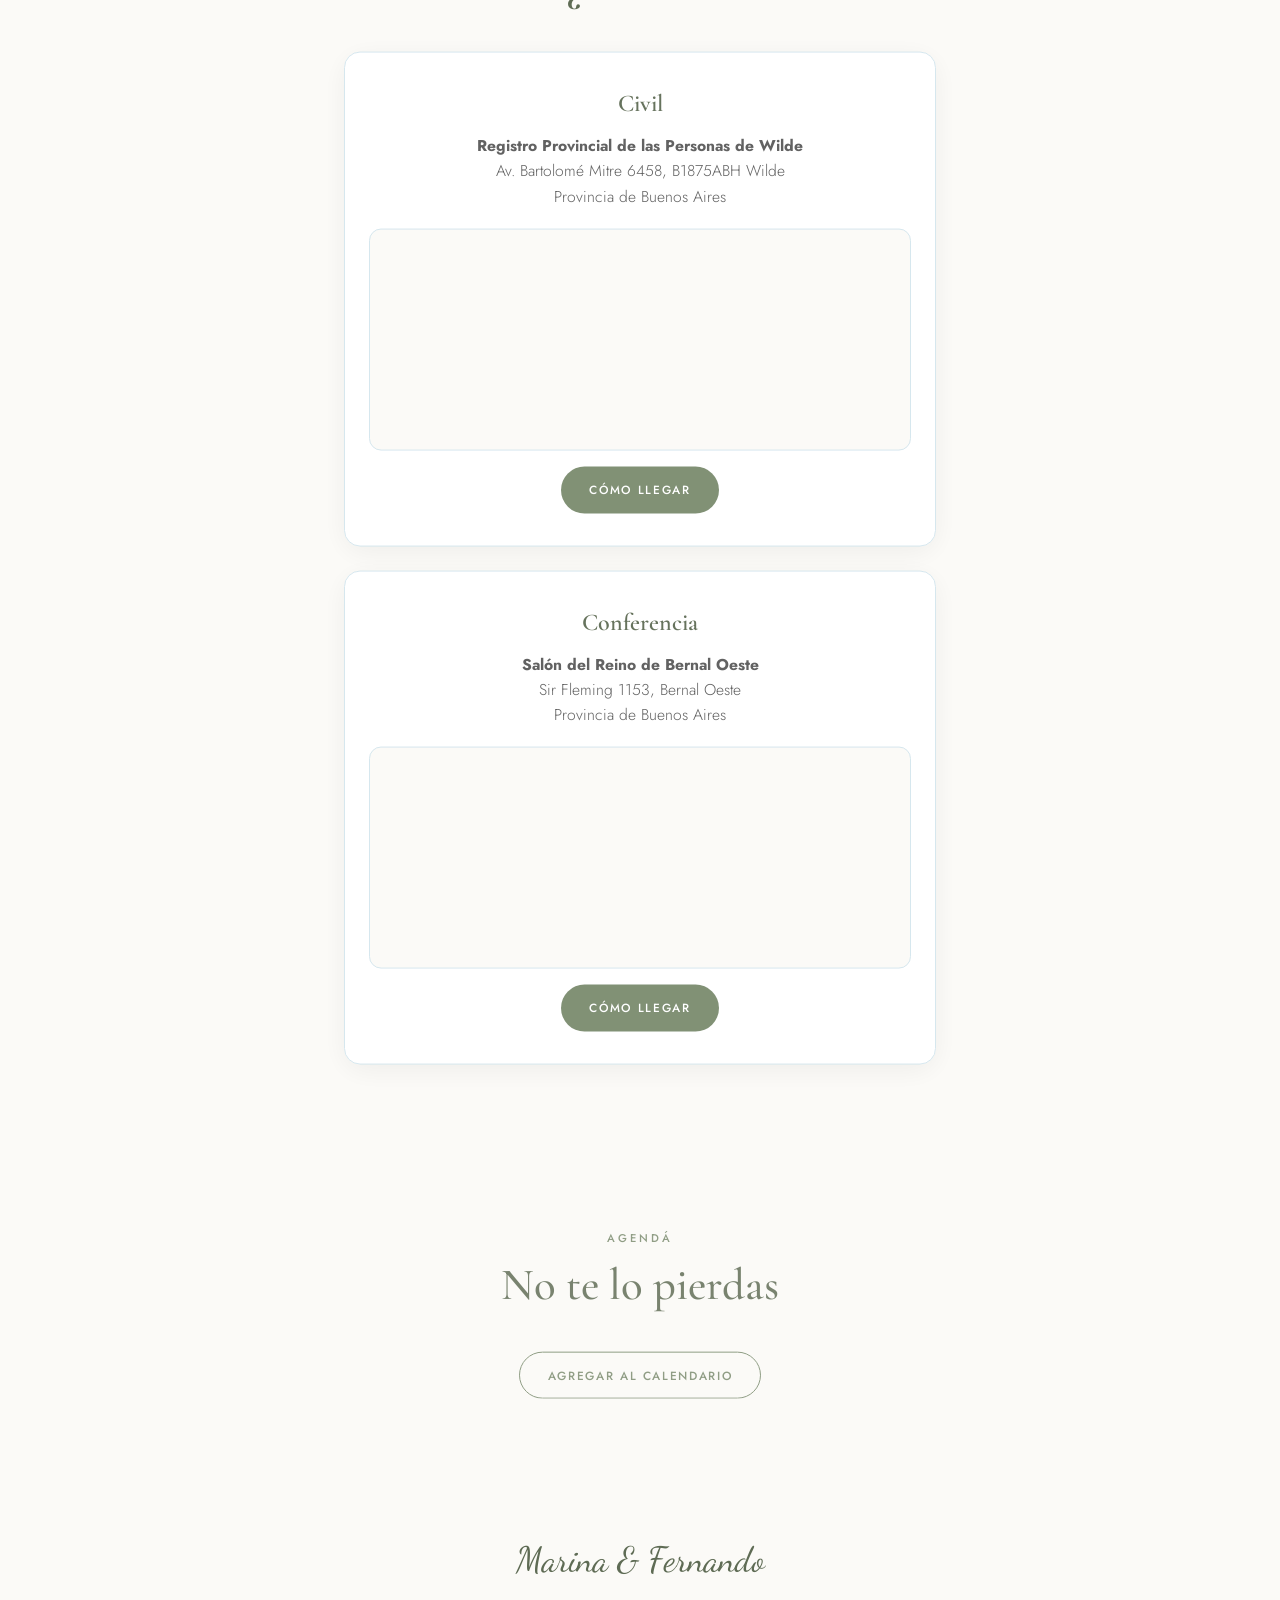
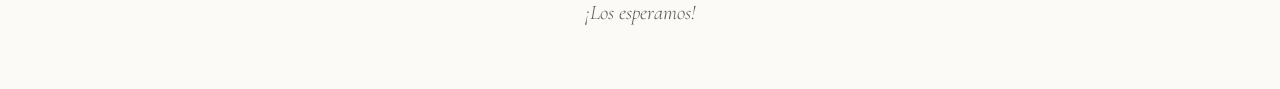
==== commit bb4d6903: "Remove RSVP form from index.html (kept only on reunion party invitation)" ====
--- a/index.html
+++ b/index.html
@@ -141,55 +141,6 @@
     </div>
   </section>
 
-  <!-- RSVP -->
-  <section id="rsvp">
-    <div class="container">
-      <div class="section-header reveal">
-        <div class="section-label">Confirmación</div>
-        <h2 class="section-title">¿Nos acompañás?</h2>
-      </div>
-
-      <div class="rsvp-card reveal">
-        <form id="rsvp-form"
-          data-form-id="REEMPLAZAR_FORM_ID"
-          data-entry-name="entry.REEMPLAZAR"
-          data-entry-attend="entry.REEMPLAZAR"
-          data-entry-guests="entry.REEMPLAZAR"
-          data-entry-message="entry.REEMPLAZAR">
-          <div class="field">
-            <label for="r-name">Nombre y apellido</label>
-            <input type="text" id="r-name" required placeholder="Escribí tu nombre">
-          </div>
-          <div class="field">
-            <label>¿Vas a poder acompañarnos?</label>
-            <div class="radio-row">
-              <label class="radio-opt" id="opt-yes">
-                <input type="radio" name="attend" value="si" required> Sí, ahí voy a estar
-              </label>
-              <label class="radio-opt" id="opt-no">
-                <input type="radio" name="attend" value="no"> No voy a poder
-              </label>
-            </div>
-          </div>
-          <div class="field" id="guests-field">
-            <label for="r-guests">Cantidad de personas (incluyéndote)</label>
-            <input type="number" id="r-guests" min="1" max="10" value="1">
-          </div>
-          <div class="field">
-            <label for="r-msg">Mensaje para los novios (opcional)</label>
-            <textarea id="r-msg" placeholder="Escribí algo lindo..."></textarea>
-          </div>
-          <button type="submit" class="submit-btn" id="submit-btn">Confirmar asistencia</button>
-          <div class="form-error" id="form-error">Hubo un problema al enviar. Probá de nuevo en un momento.</div>
-        </form>
-        <div class="rsvp-thanks" id="rsvp-thanks">
-          <h3>¡Gracias!</h3>
-          <p id="thanks-text"></p>
-        </div>
-      </div>
-    </div>
-  </section>
-
   <!-- Footer -->
   <footer>
     <div class="footer-names">Marina & Fernando</div>
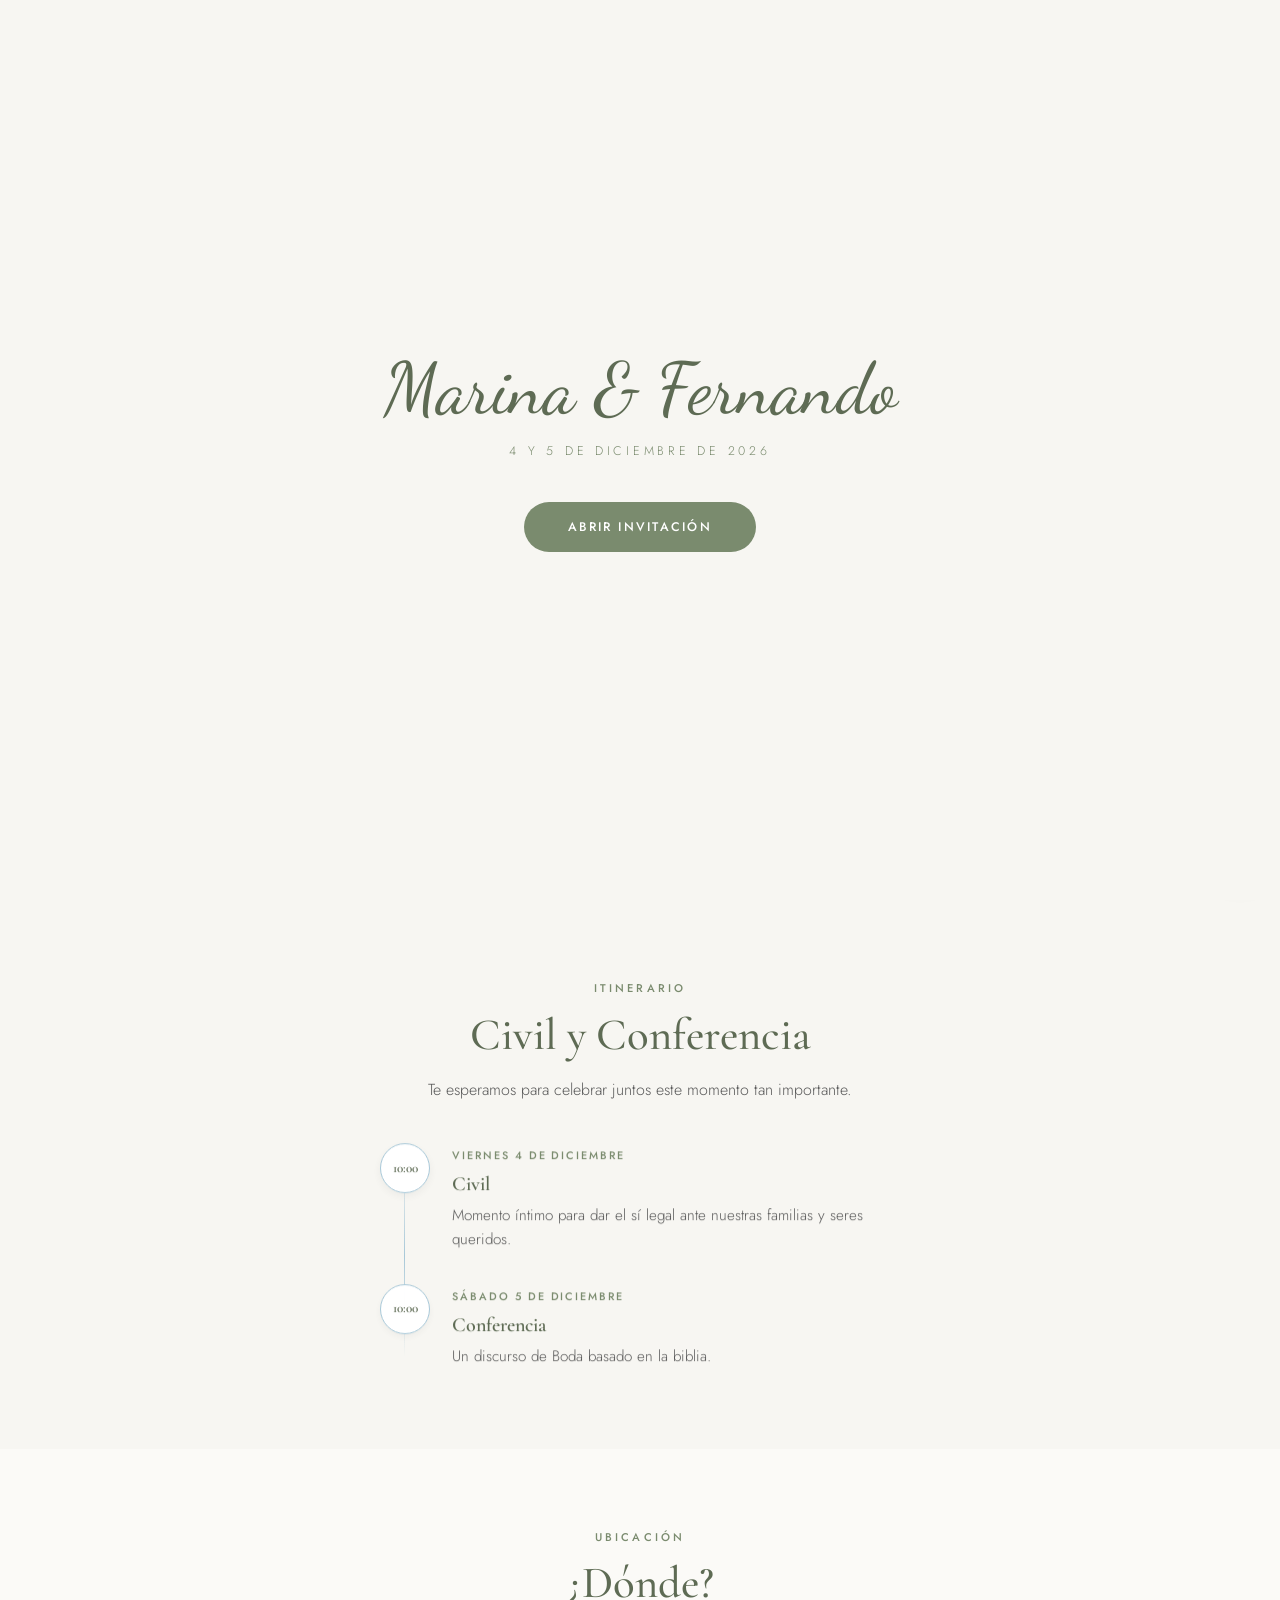
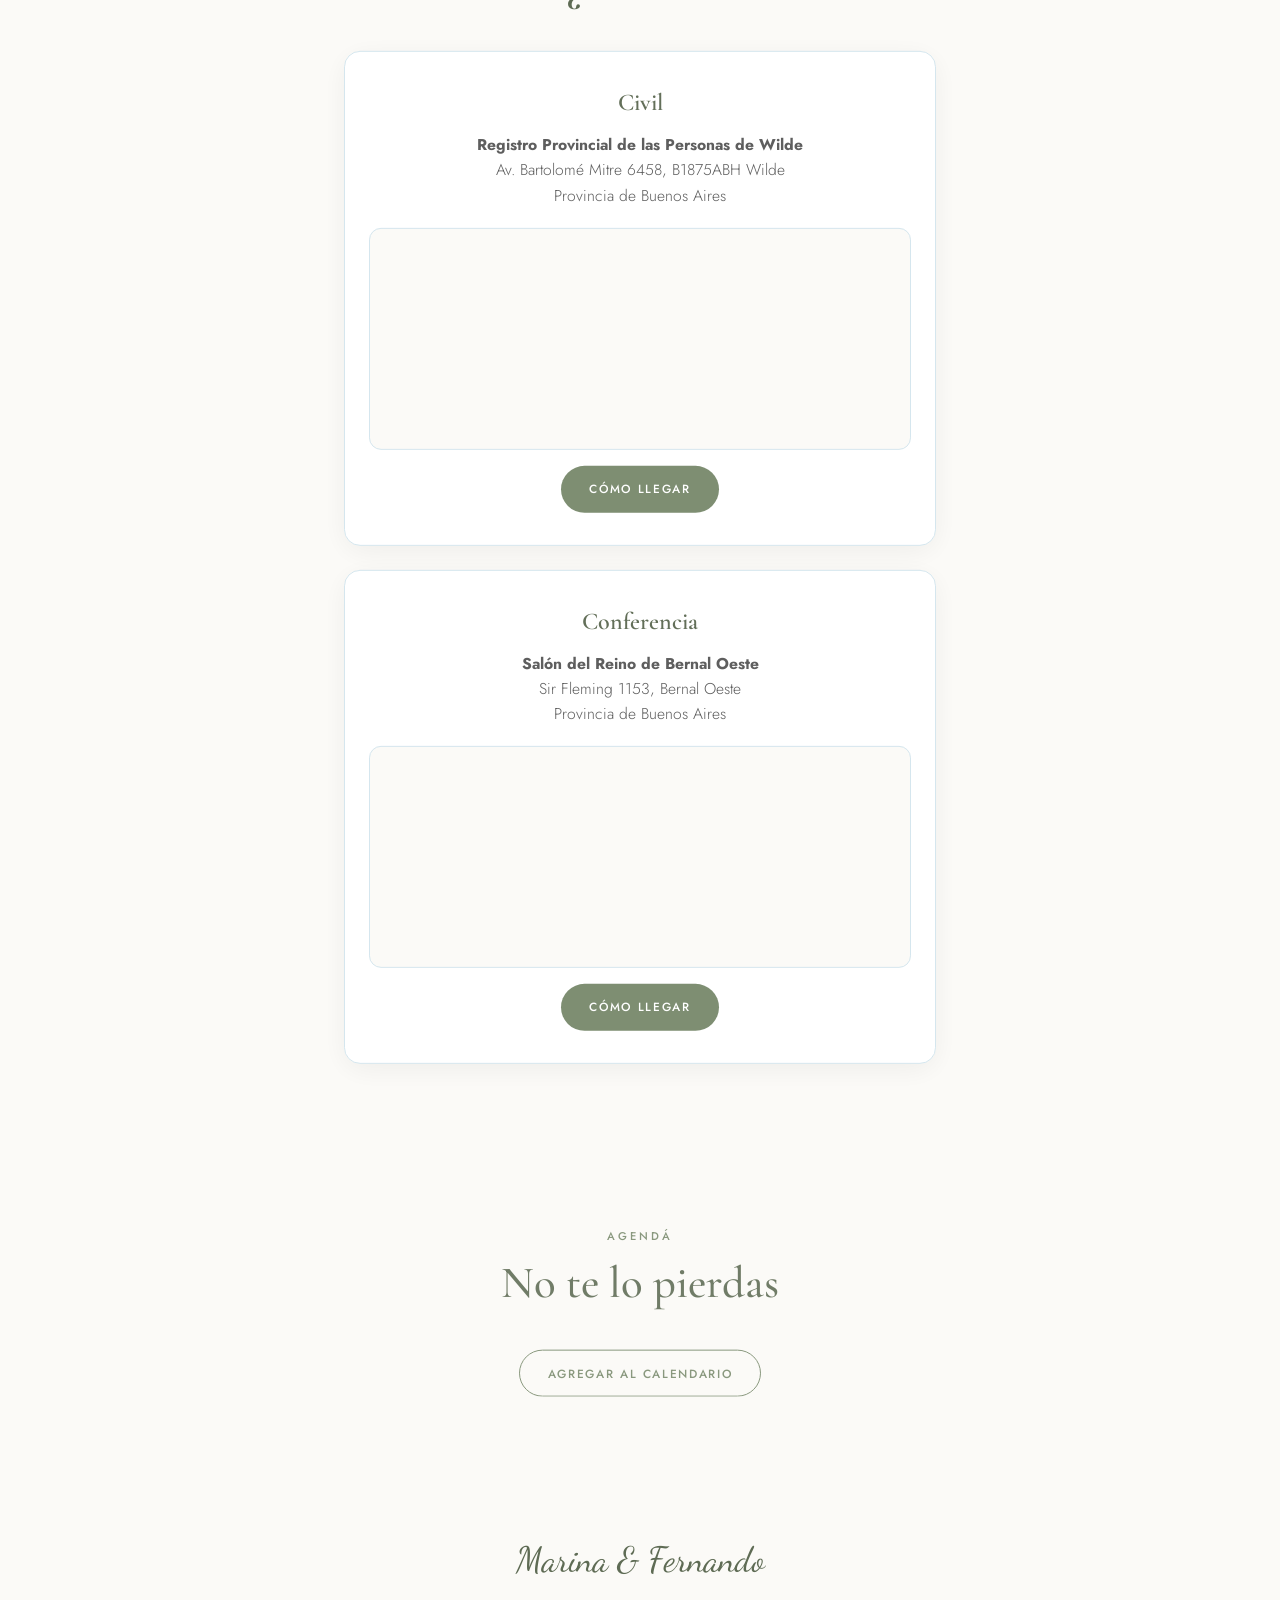
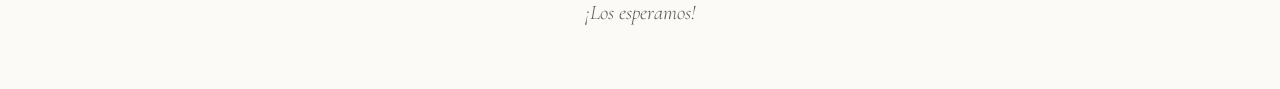
==== commit 0deb673d: "Update itinerary times and countdown: Civil and Conferencia at 10:00, Festejo at 12:00" ====
--- a/index.html
+++ b/index.html
@@ -1,5 +1,5 @@
 <!DOCTYPE html>
-<html lang="es" data-date="2026-12-04T11:00:00-03:00" data-date-2="2026-12-05T12:00:00-03:00">
+<html lang="es" data-date="2026-12-04T10:00:00-03:00" data-date-2="2026-12-05T10:00:00-03:00">
 <head>
   <meta charset="UTF-8">
   <meta name="viewport" content="width=device-width, initial-scale=1.0, viewport-fit=cover">
@@ -78,7 +78,7 @@
       </div>
       <div class="itinerary reveal">
         <div class="itinerary-item">
-          <div class="itinerary-time">11:00</div>
+          <div class="itinerary-time">10:00</div>
           <div class="itinerary-body">
             <div class="itinerary-date">Viernes 4 de diciembre</div>
             <h3>Civil</h3>
@@ -86,7 +86,7 @@
           </div>
         </div>
         <div class="itinerary-item">
-          <div class="itinerary-time">12:00</div>
+          <div class="itinerary-time">10:00</div>
           <div class="itinerary-body">
             <div class="itinerary-date">Sábado 5 de diciembre</div>
             <h3>Conferencia</h3>
@@ -135,9 +135,9 @@
       <button class="btn btn-outline reveal" id="btn-calendar"
         data-title="Civil y Conferencia - Marina & Fernando"
         data-location="Registro Provincial de las Personas de Wilde y Salón del Reino de Bernal Oeste"
-        data-details="Viernes 4 de diciembre: Civil a las 11:00hs en Registro Provincial de las Personas de Wilde. Sábado 5 de diciembre: Conferencia a las 12:00hs en Salón del Reino de Bernal Oeste."
-        data-start="20261204T110000"
-        data-end="20261205T130000">Agregar al calendario</button>
+        data-details="Viernes 4 de diciembre: Civil a las 10:00hs en Registro Provincial de las Personas de Wilde. Sábado 5 de diciembre: Conferencia a las 10:00hs en Salón del Reino de Bernal Oeste."
+        data-start="20261204T100000"
+        data-end="20261205T110000">Agregar al calendario</button>
     </div>
   </section>
 
--- a/css/styles.css
+++ b/css/styles.css
@@ -899,6 +899,13 @@
 .rsvp-thanks p {
   color: var(--ink-soft);
   font-size: 1.05rem;
+}
+
+.rsvp-thanks p.rsvp-thanks-big {
+  font-family: 'Cormorant Garamond', serif;
+  font-size: 2rem;
+  color: var(--olive-dark);
+  line-height: 1.3;
 }
 
 .form-error {
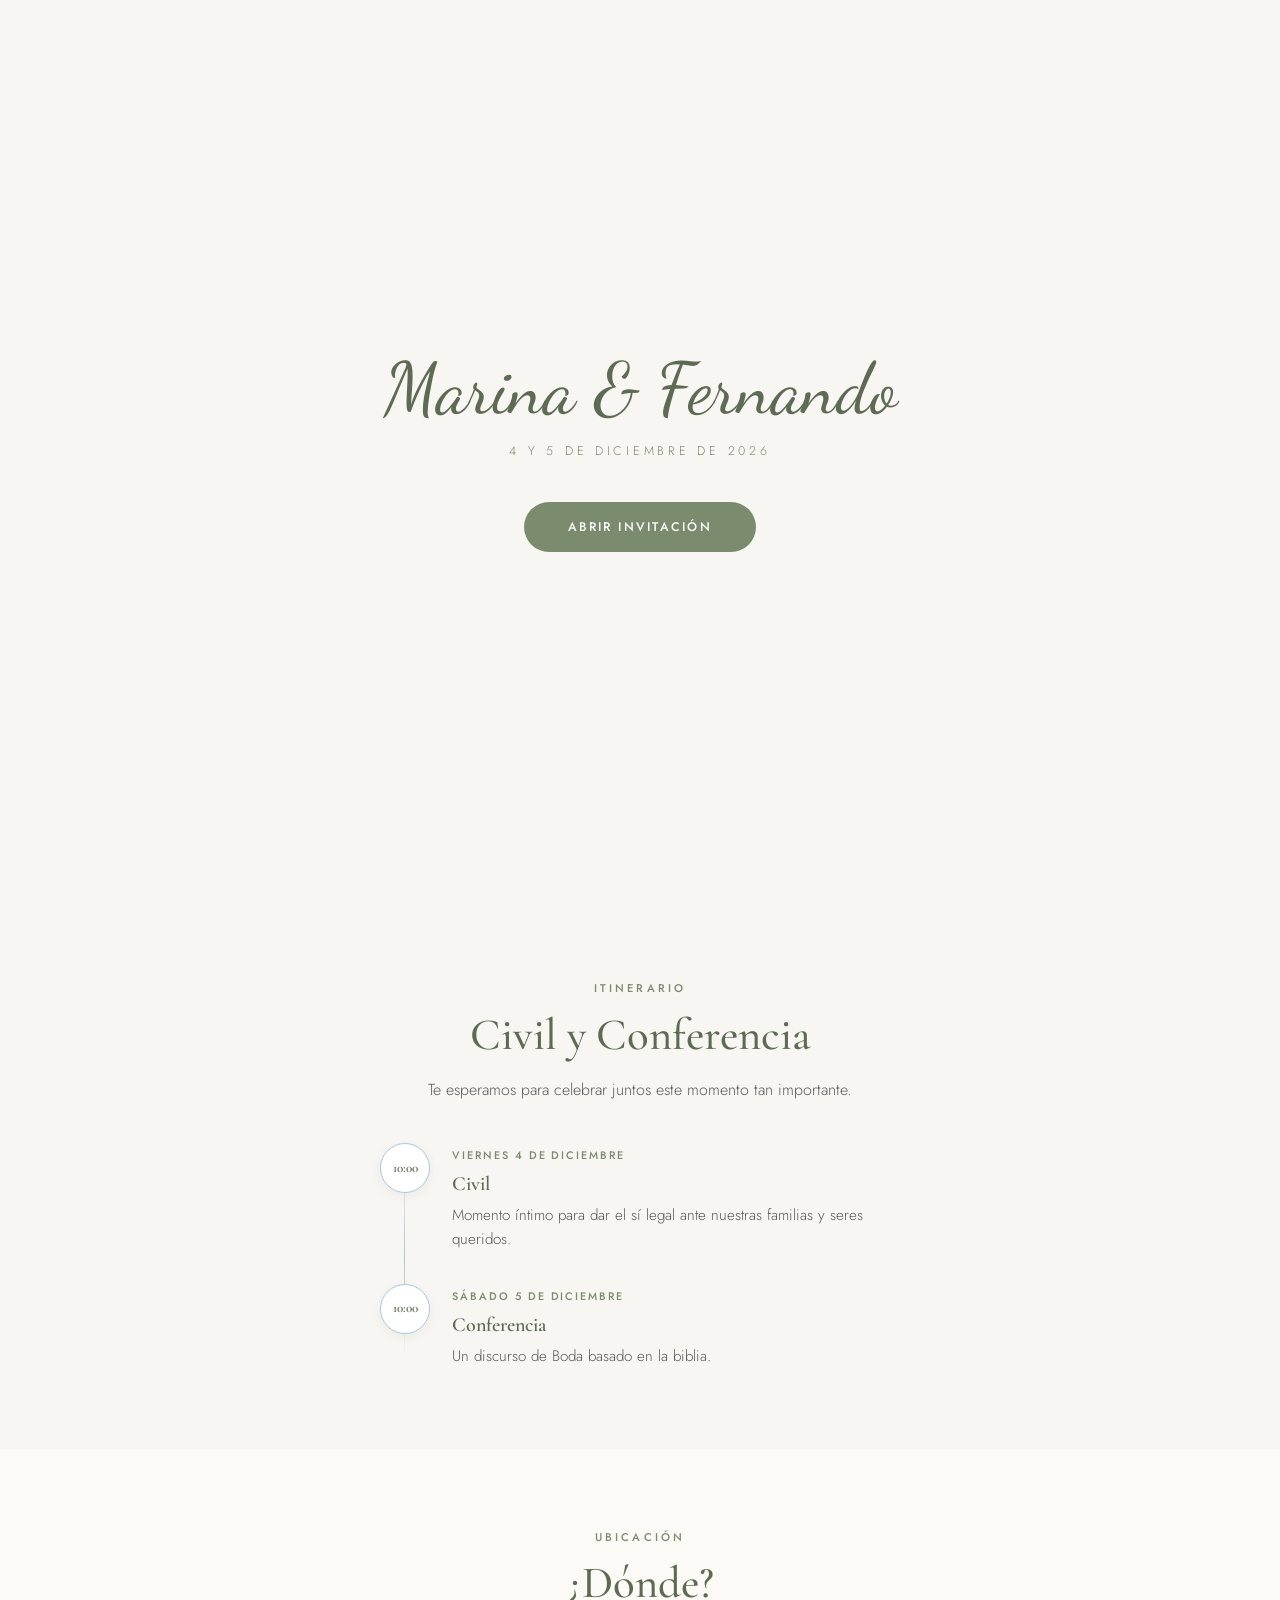
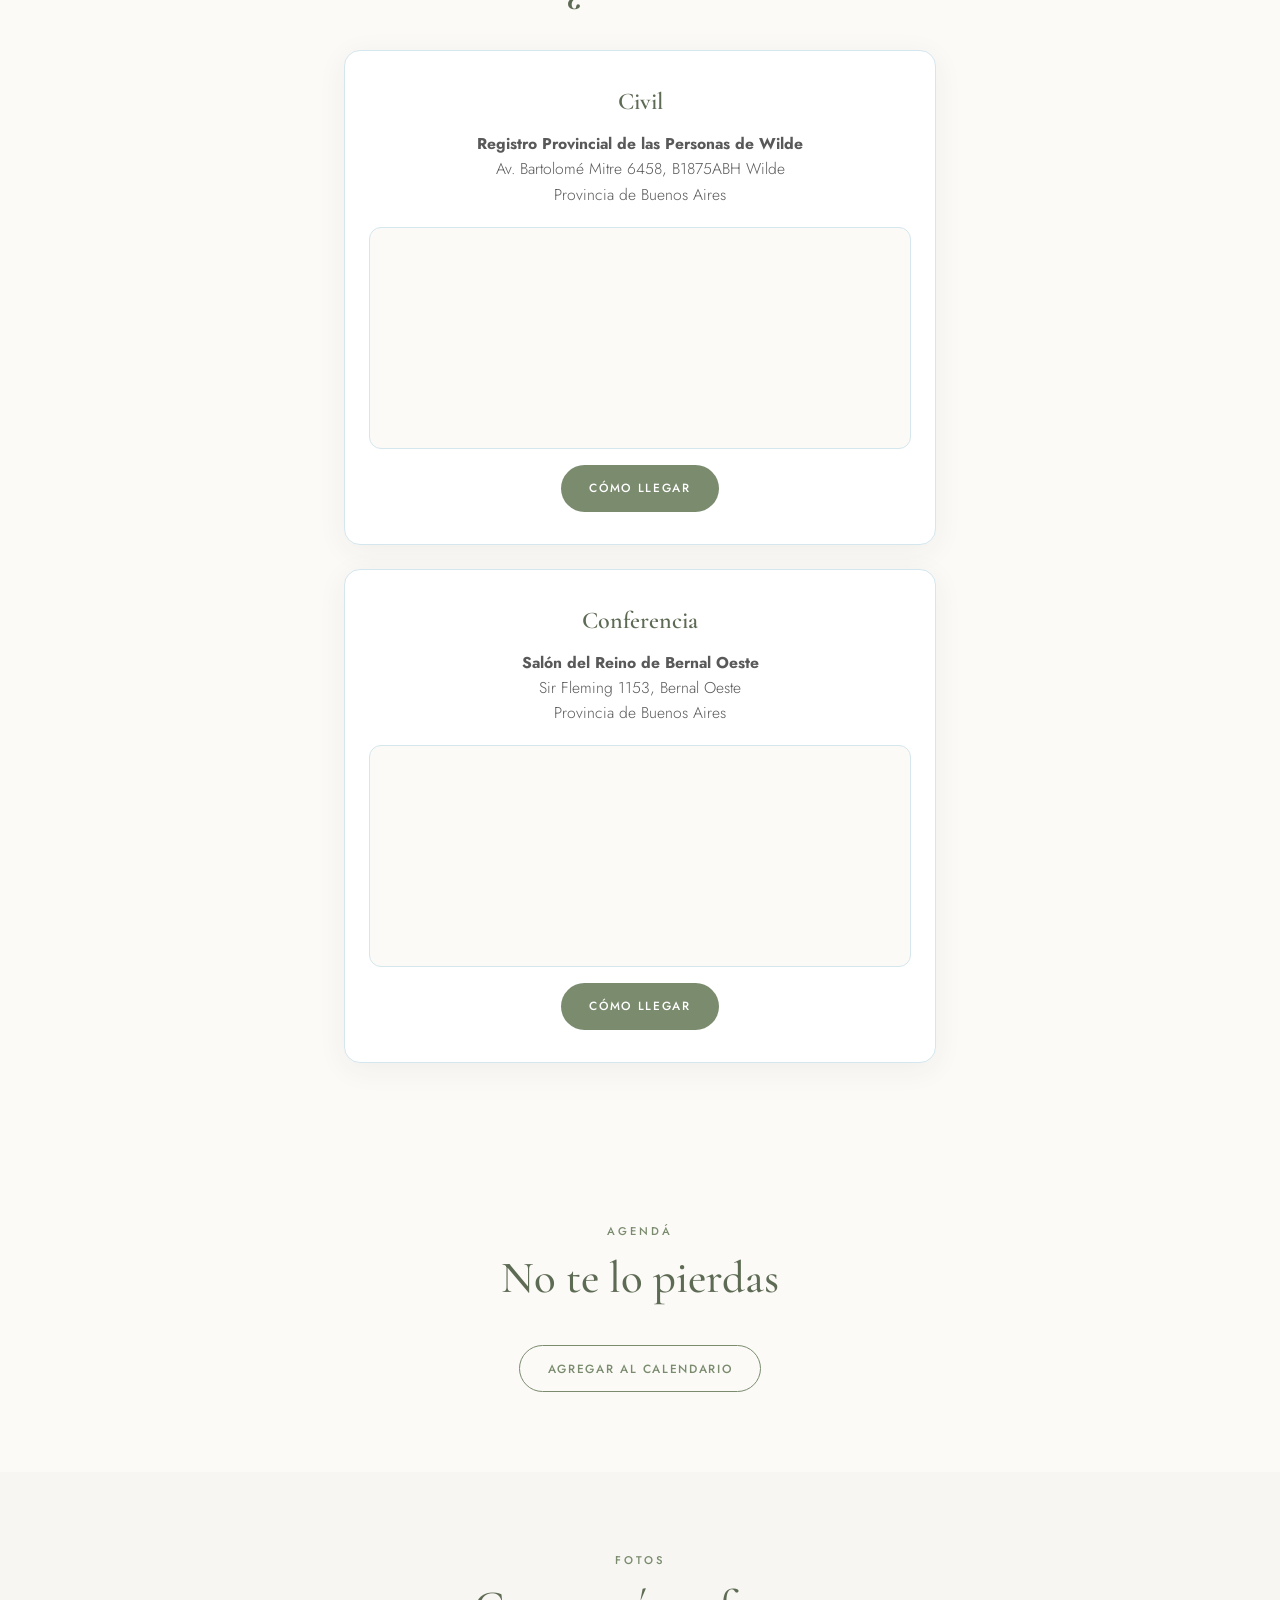
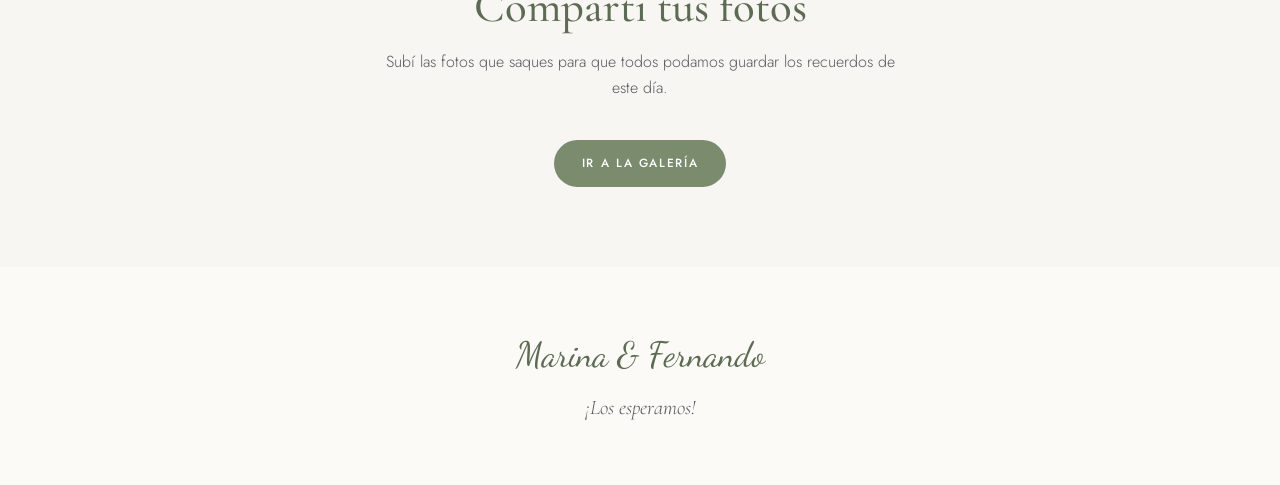
==== commit 5d360f84: "Agregar página de fotos con álbum marina-fernando" ====
--- a/index.html
+++ b/index.html
@@ -141,6 +141,18 @@
     </div>
   </section>
 
+  <!-- Fotos -->
+  <section id="fotos">
+    <div class="container" style="text-align:center;">
+      <div class="section-header reveal">
+        <div class="section-label">Fotos</div>
+        <h2 class="section-title">Compartí tus fotos</h2>
+        <p class="section-subtitle">Subí las fotos que saques para que todos podamos guardar los recuerdos de este día.</p>
+      </div>
+      <a class="btn btn-primary reveal" href="fotos.html">Ir a la galería</a>
+    </div>
+  </section>
+
   <!-- Footer -->
   <footer>
     <div class="footer-names">Marina & Fernando</div>
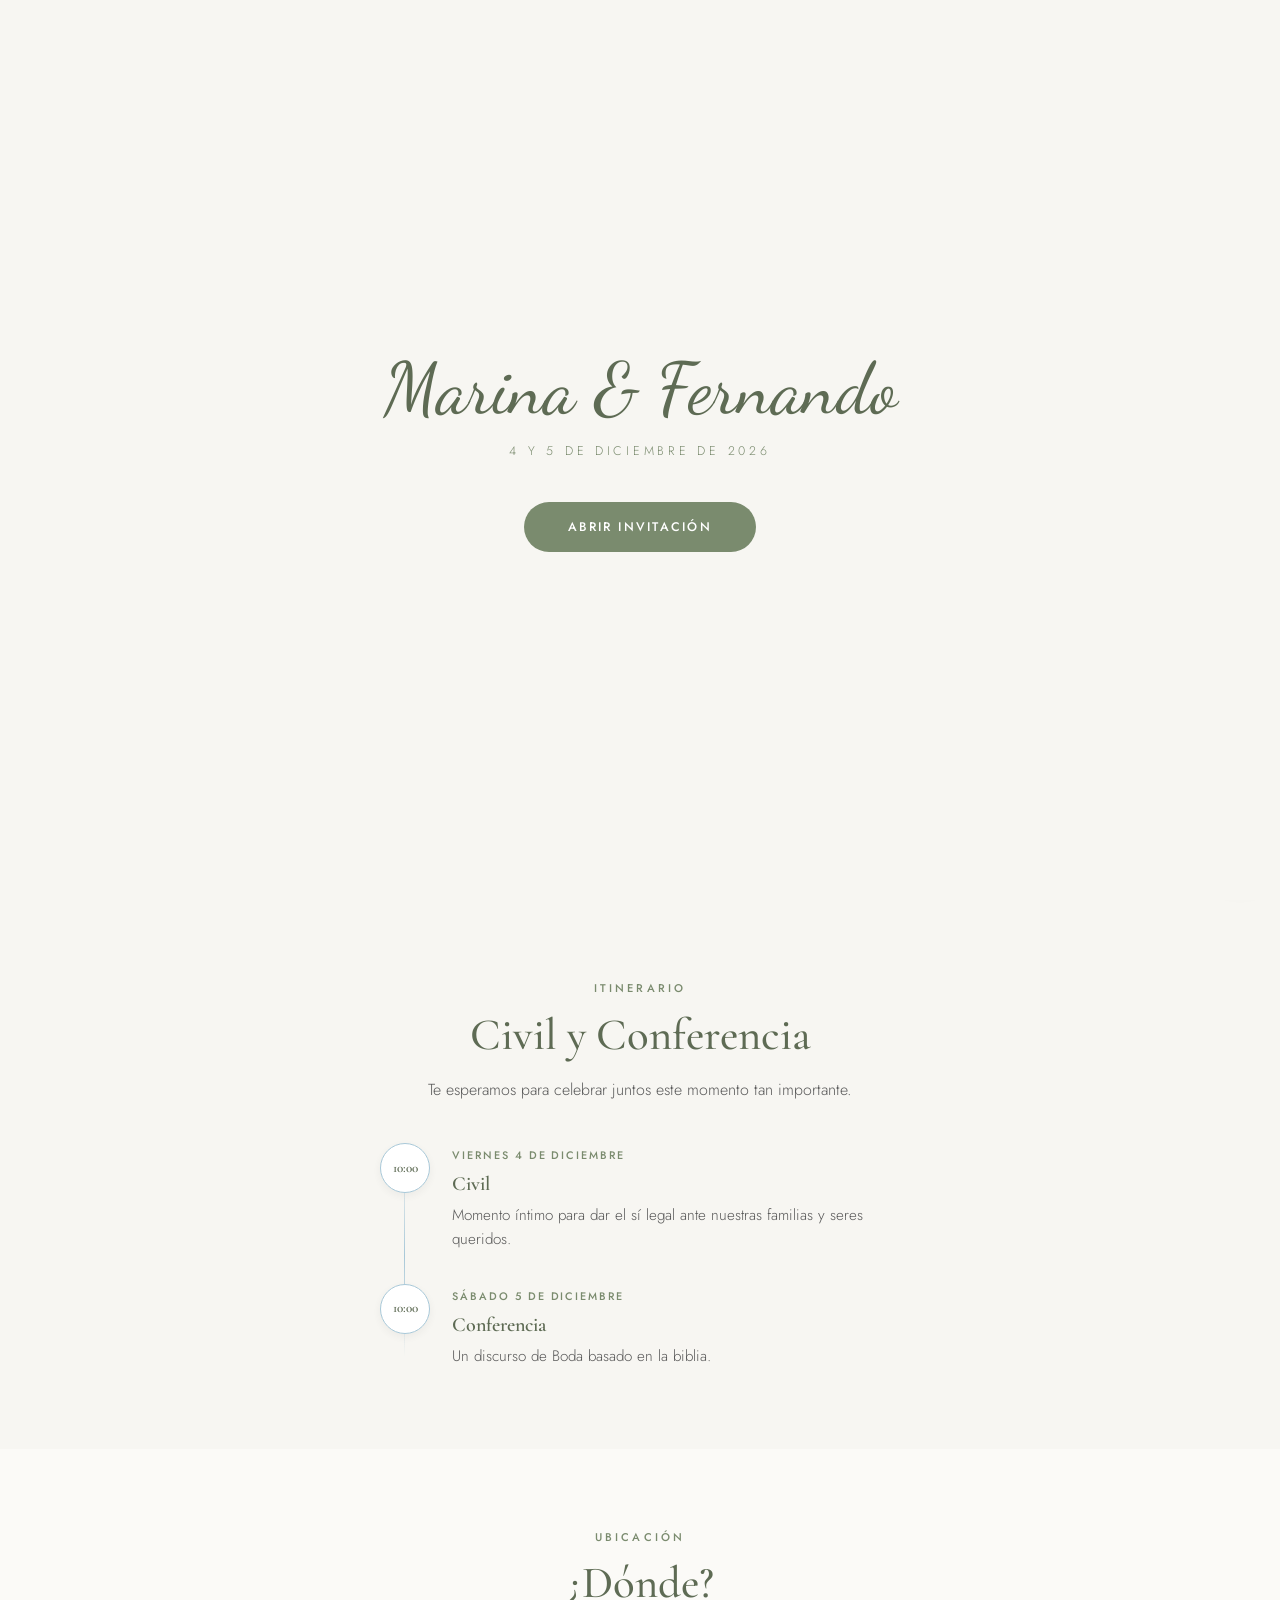
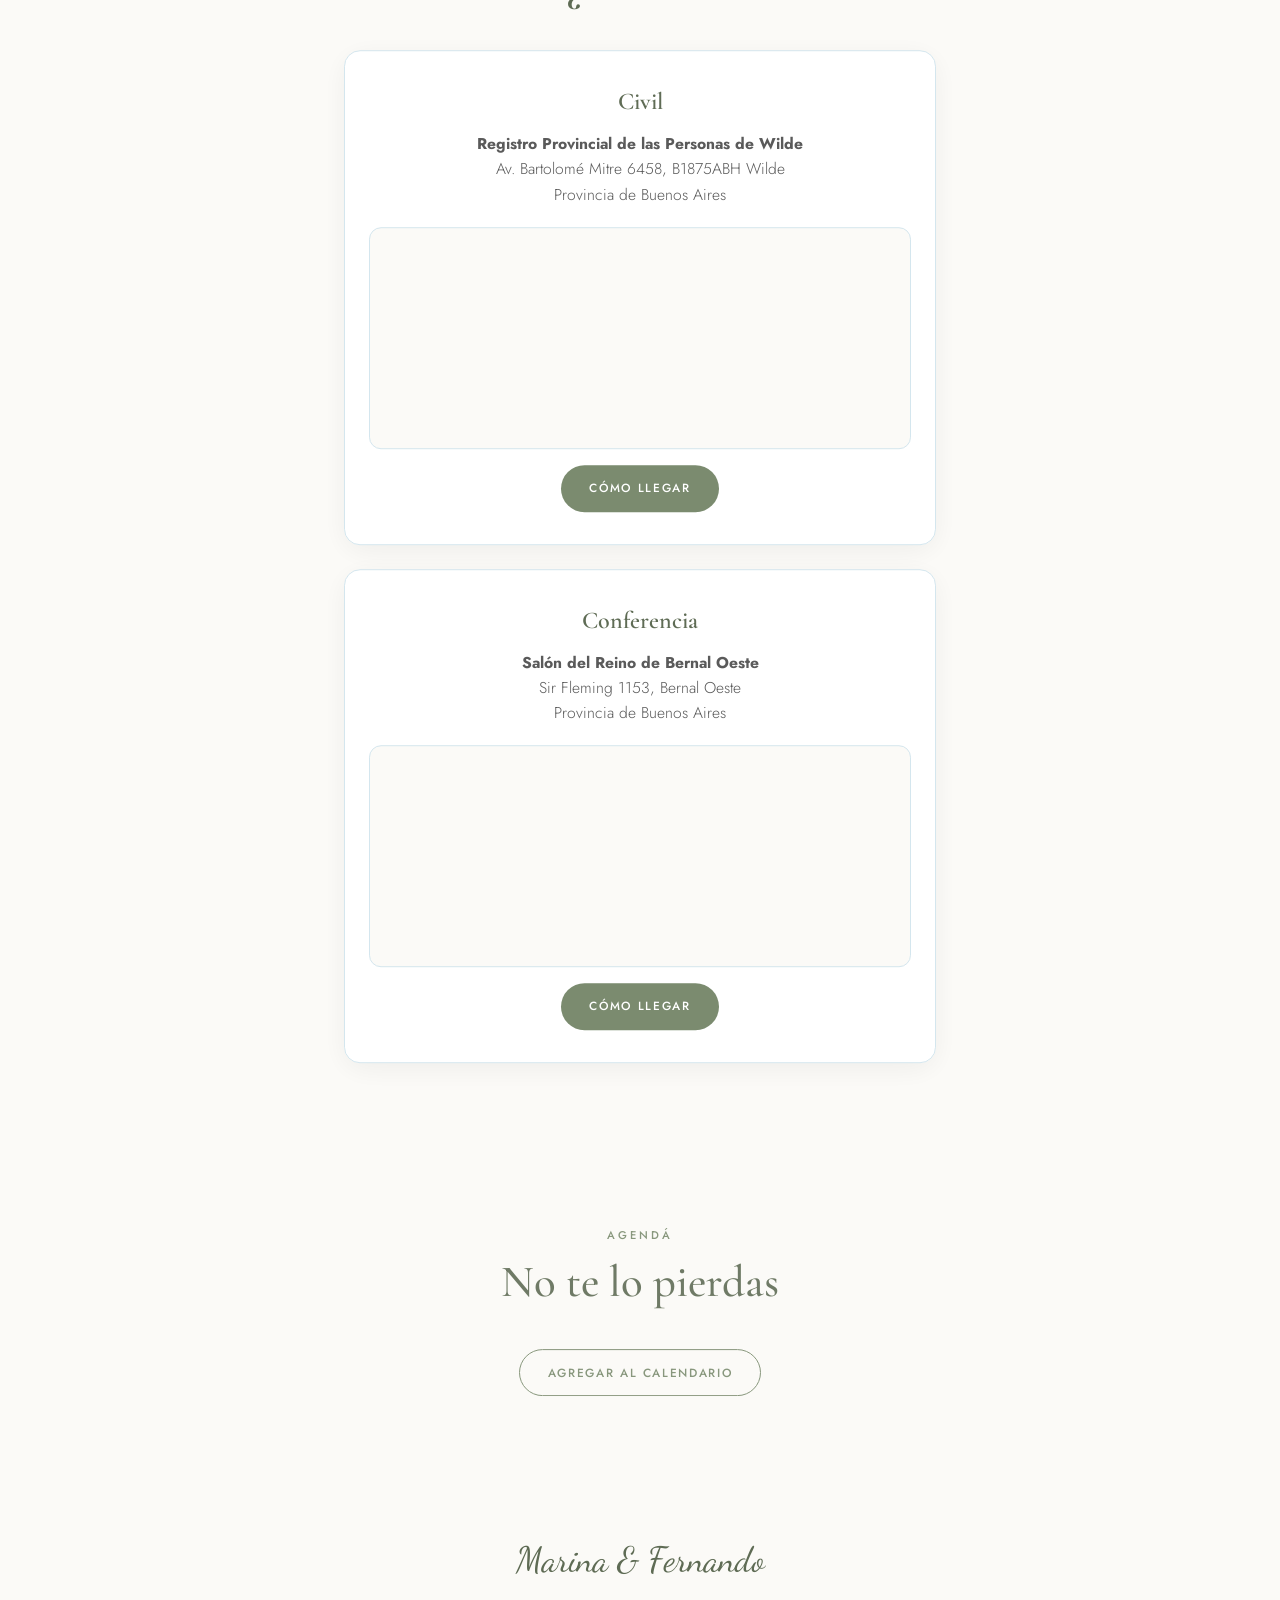
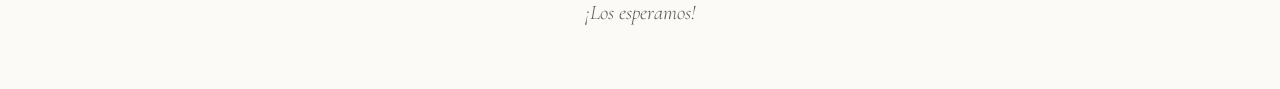
==== commit 48c856ef: "Quitar referencia a la galería de fotos de las invitaciones" ====
--- a/index.html
+++ b/index.html
@@ -141,18 +141,6 @@
     </div>
   </section>
 
-  <!-- Fotos -->
-  <section id="fotos">
-    <div class="container" style="text-align:center;">
-      <div class="section-header reveal">
-        <div class="section-label">Fotos</div>
-        <h2 class="section-title">Compartí tus fotos</h2>
-        <p class="section-subtitle">Subí las fotos que saques para que todos podamos guardar los recuerdos de este día.</p>
-      </div>
-      <a class="btn btn-primary reveal" href="fotos.html">Ir a la galería</a>
-    </div>
-  </section>
-
   <!-- Footer -->
   <footer>
     <div class="footer-names">Marina & Fernando</div>
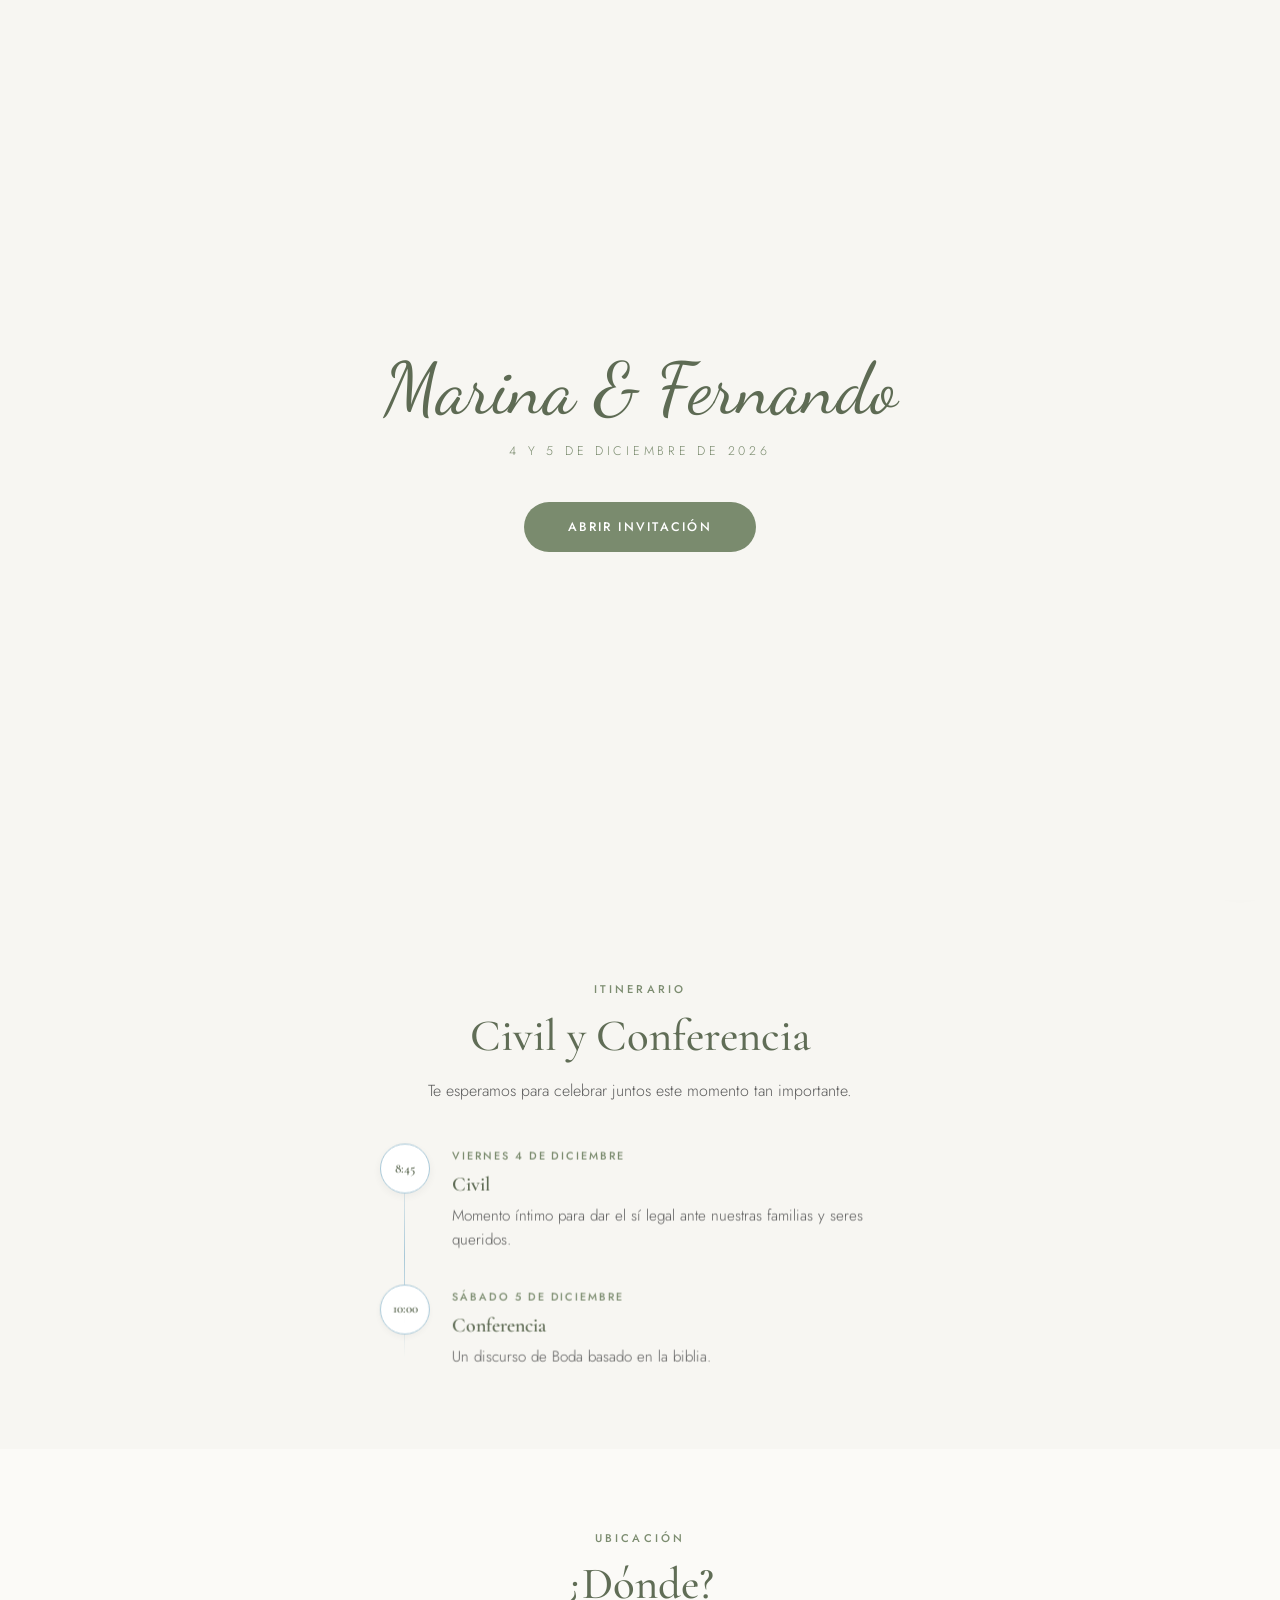
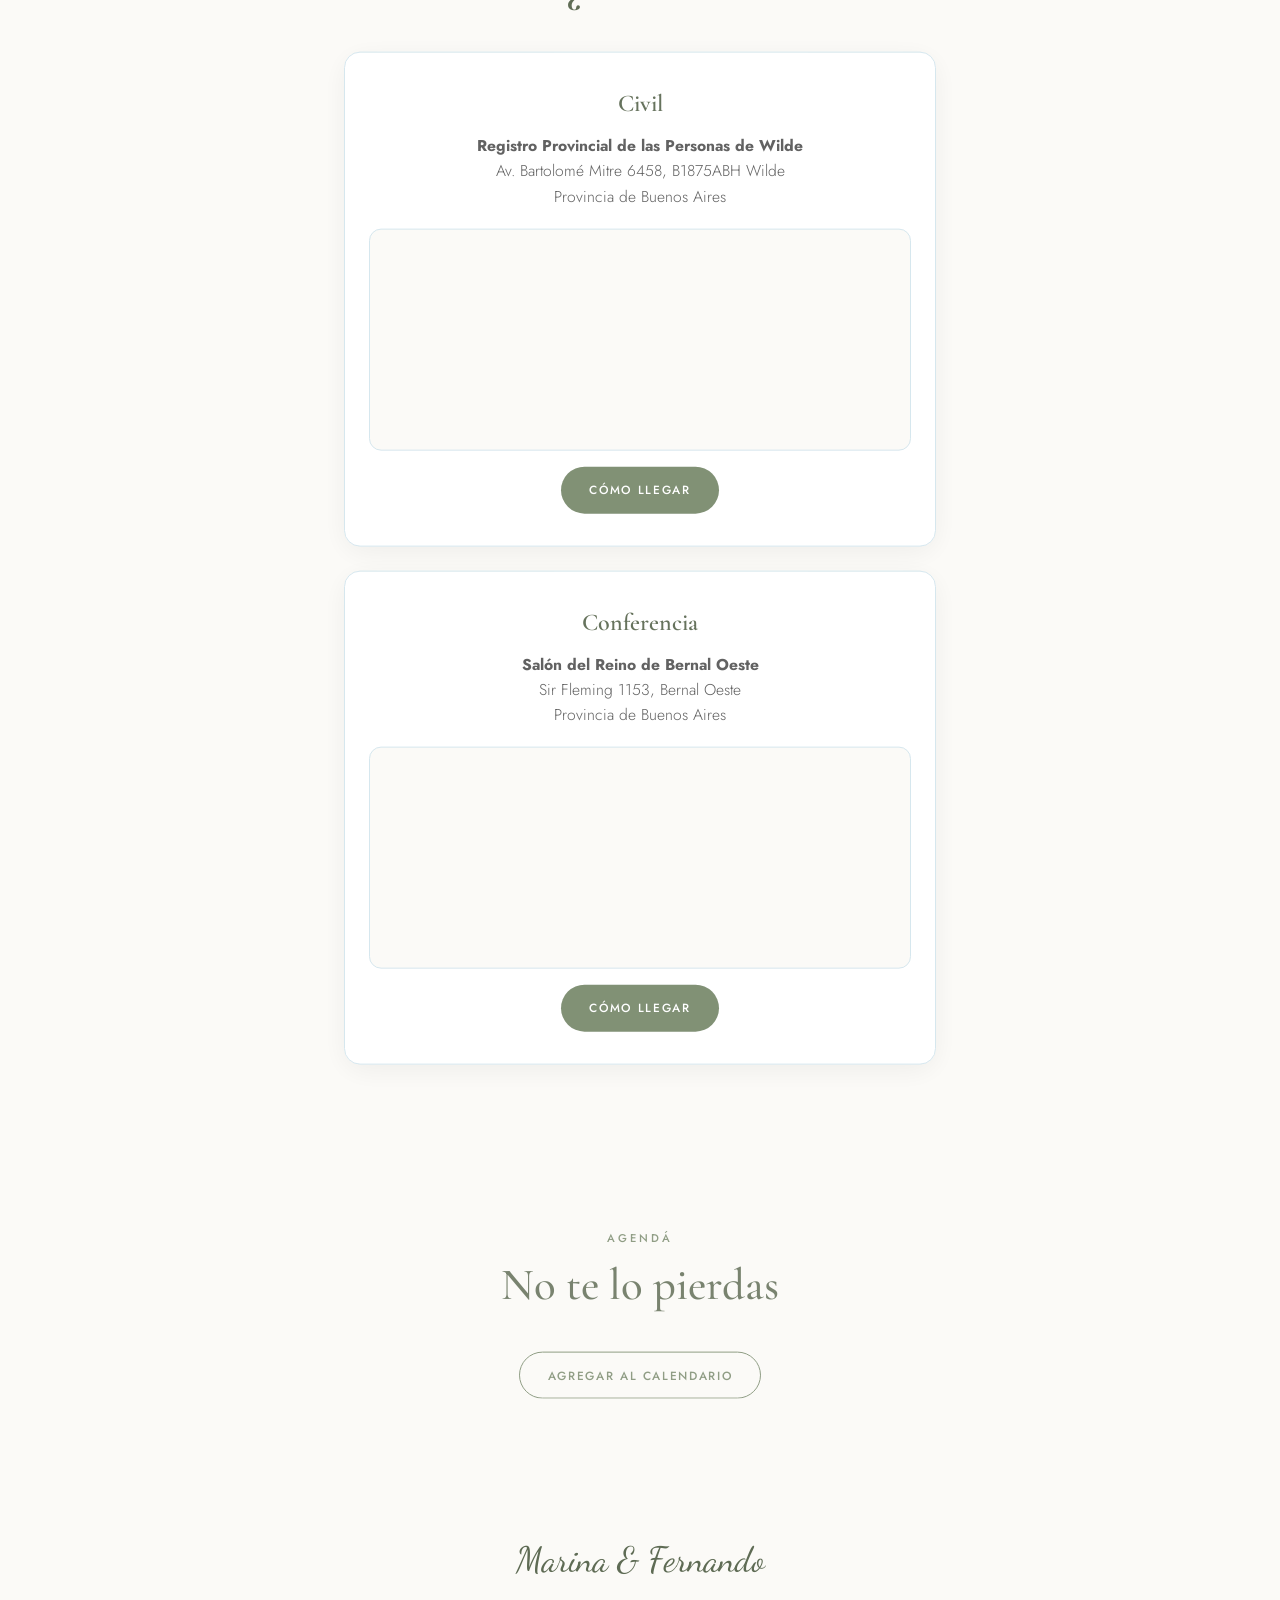
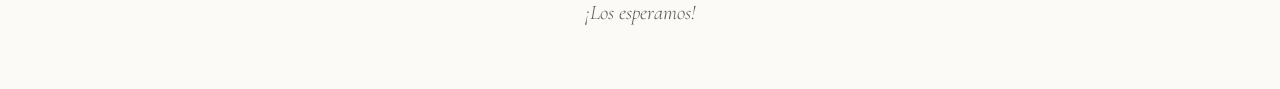
==== commit 238a58f0: "Cambiar el horario del civil a las 8:45" ====
--- a/index.html
+++ b/index.html
@@ -1,5 +1,5 @@
 <!DOCTYPE html>
-<html lang="es" data-date="2026-12-04T10:00:00-03:00" data-date-2="2026-12-05T10:00:00-03:00">
+<html lang="es" data-date="2026-12-04T08:45:00-03:00" data-date-2="2026-12-05T10:00:00-03:00">
 <head>
   <meta charset="UTF-8">
   <meta name="viewport" content="width=device-width, initial-scale=1.0, viewport-fit=cover">
@@ -78,7 +78,7 @@
       </div>
       <div class="itinerary reveal">
         <div class="itinerary-item">
-          <div class="itinerary-time">10:00</div>
+          <div class="itinerary-time">8:45</div>
           <div class="itinerary-body">
             <div class="itinerary-date">Viernes 4 de diciembre</div>
             <h3>Civil</h3>
@@ -135,8 +135,8 @@
       <button class="btn btn-outline reveal" id="btn-calendar"
         data-title="Civil y Conferencia - Marina & Fernando"
         data-location="Registro Provincial de las Personas de Wilde y Salón del Reino de Bernal Oeste"
-        data-details="Viernes 4 de diciembre: Civil a las 10:00hs en Registro Provincial de las Personas de Wilde. Sábado 5 de diciembre: Conferencia a las 10:00hs en Salón del Reino de Bernal Oeste."
-        data-start="20261204T100000"
+        data-details="Viernes 4 de diciembre: Civil a las 8:45hs en Registro Provincial de las Personas de Wilde. Sábado 5 de diciembre: Conferencia a las 10:00hs en Salón del Reino de Bernal Oeste."
+        data-start="20261204T084500"
         data-end="20261205T110000">Agregar al calendario</button>
     </div>
   </section>
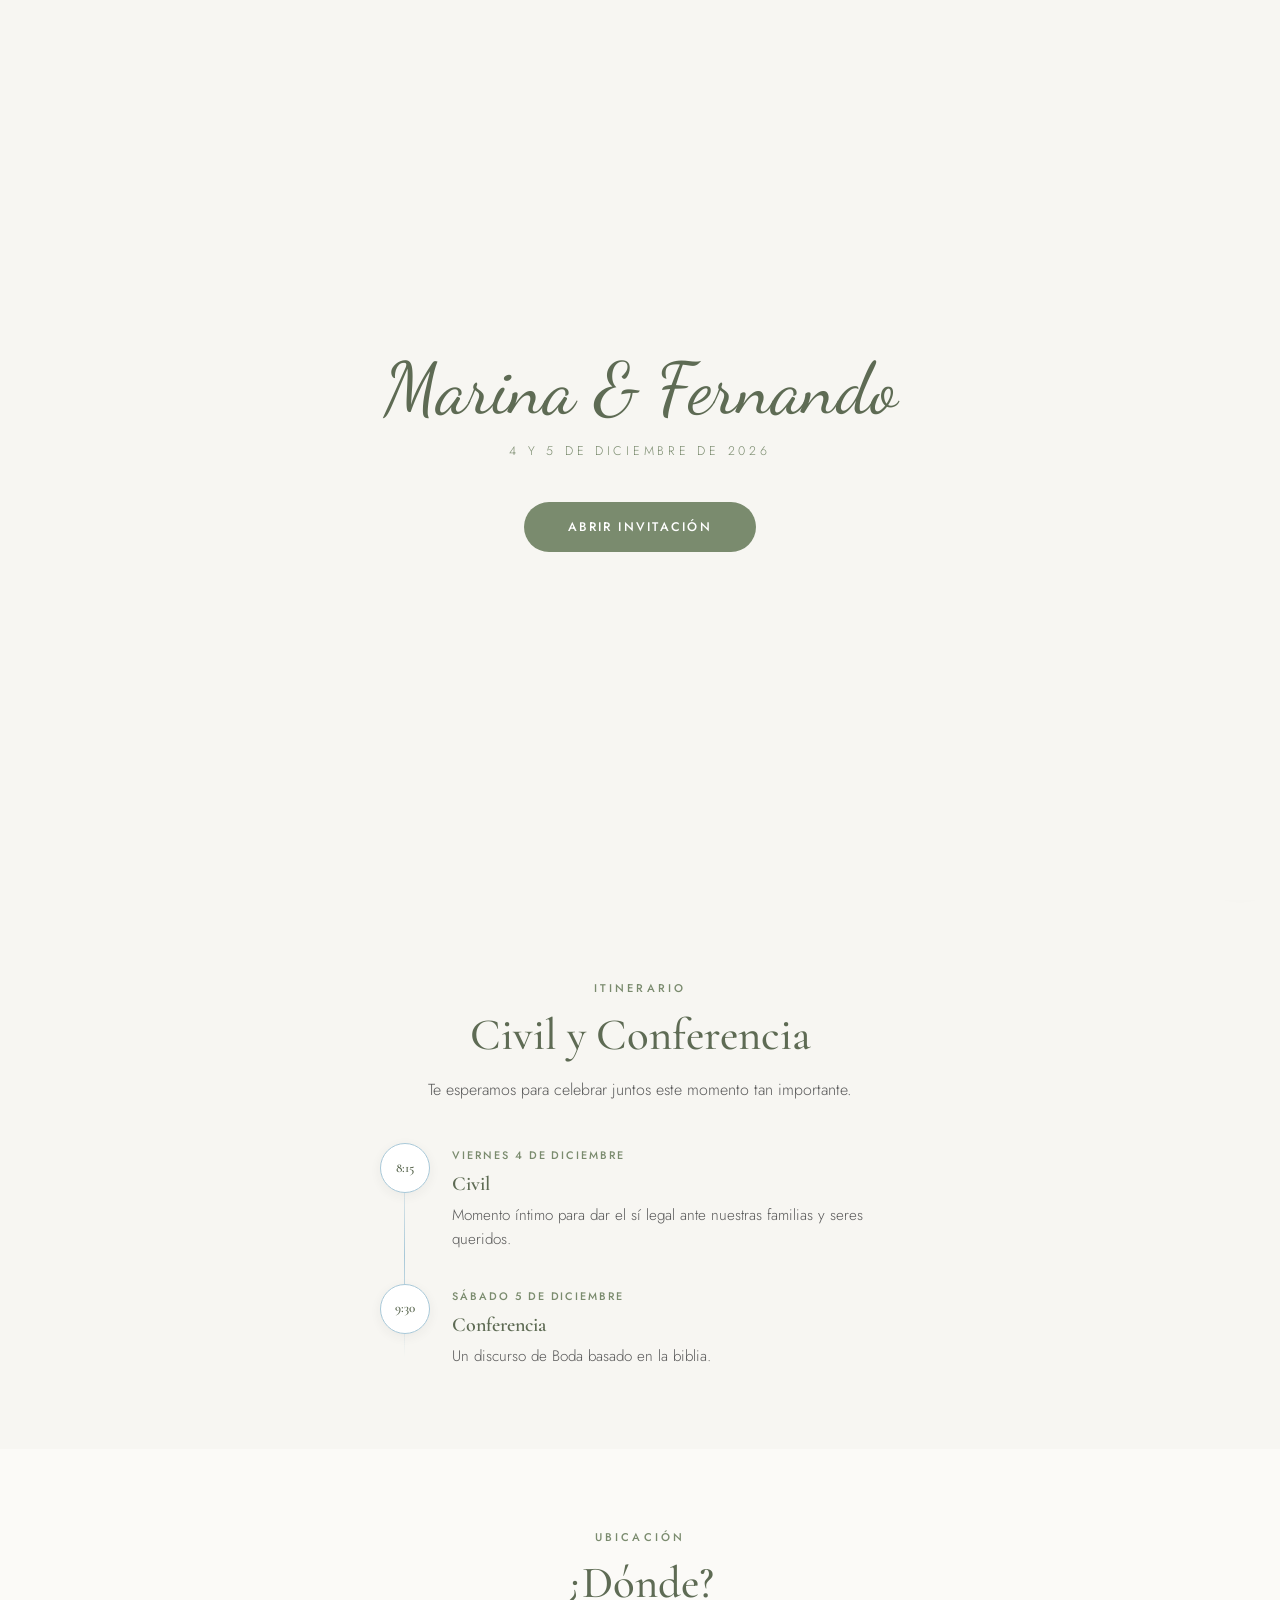
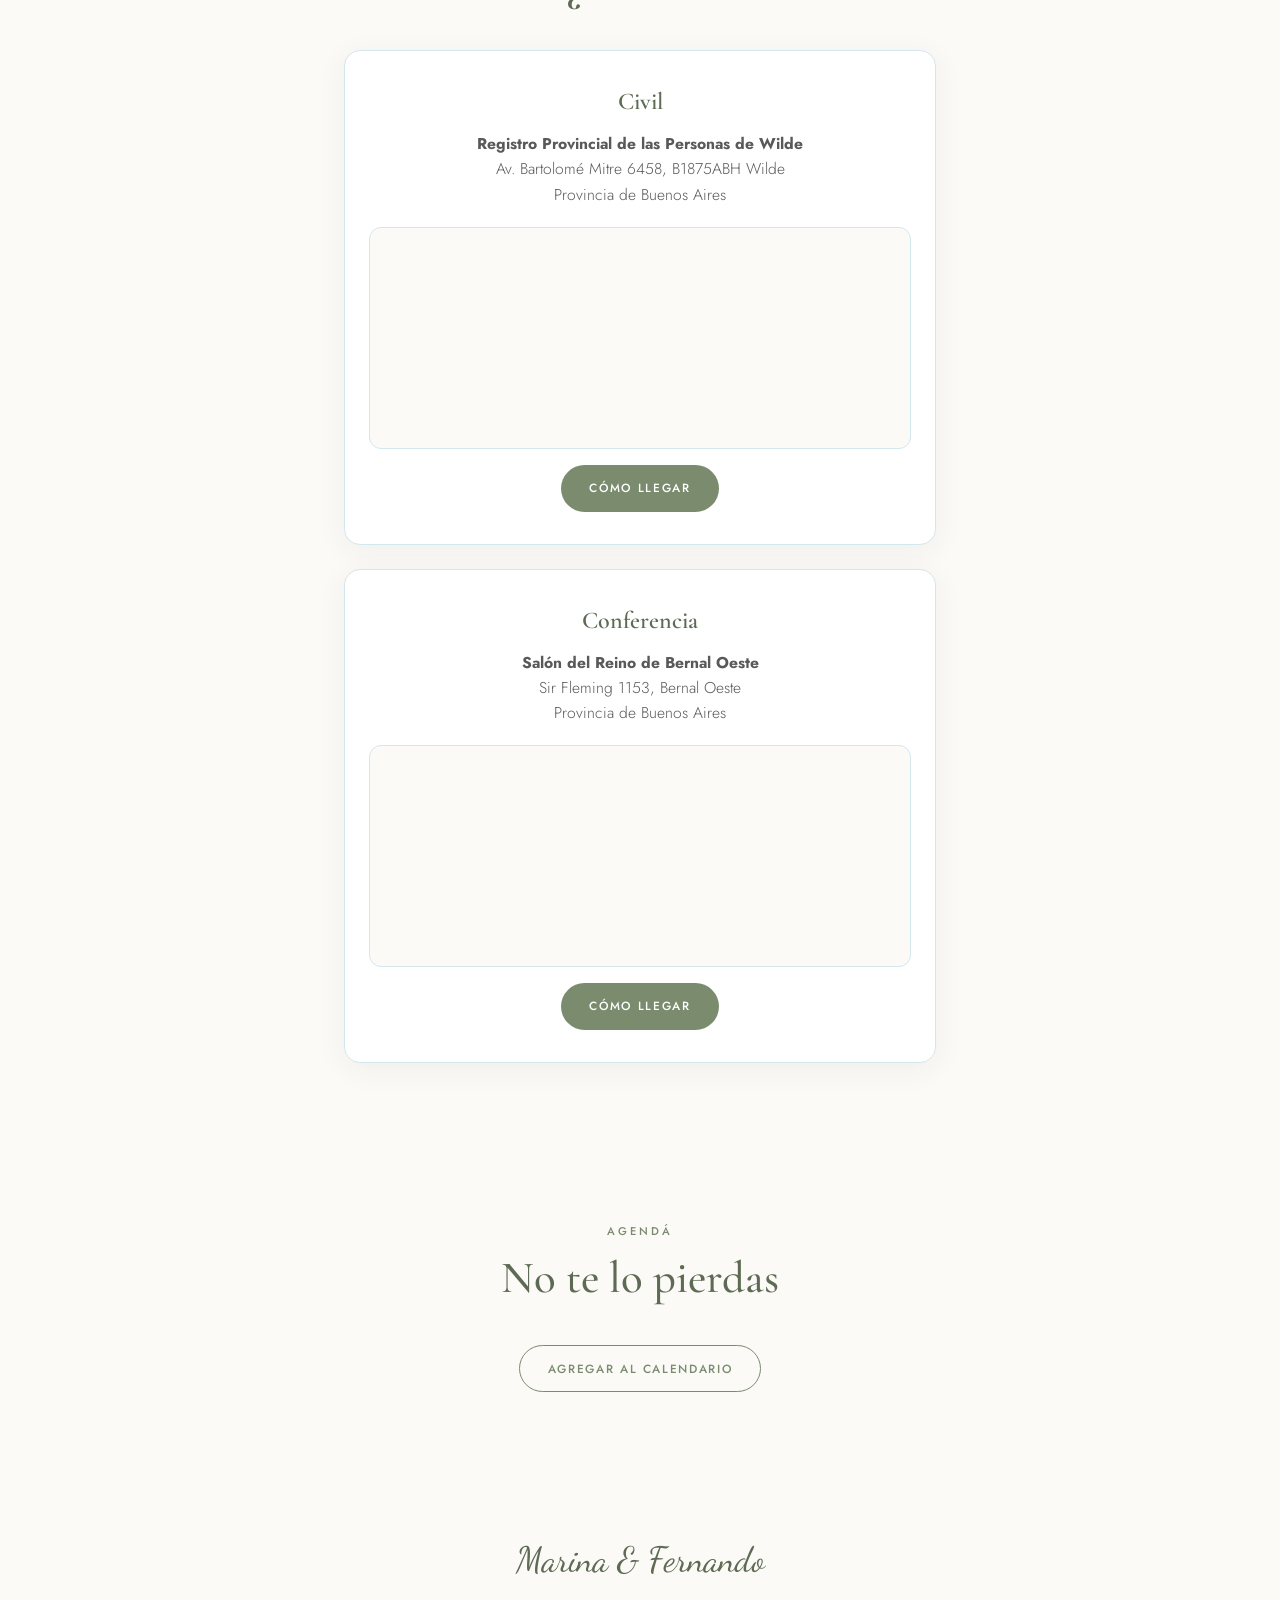
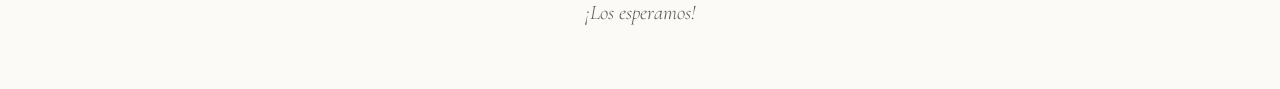
==== commit 81d457df: "Cambiar horarios: civil 8:15, conferencia 9:30 y festejo 12:30" ====
--- a/index.html
+++ b/index.html
@@ -1,5 +1,5 @@
 <!DOCTYPE html>
-<html lang="es" data-date="2026-12-04T08:45:00-03:00" data-date-2="2026-12-05T10:00:00-03:00">
+<html lang="es" data-date="2026-12-04T08:15:00-03:00" data-date-2="2026-12-05T09:30:00-03:00">
 <head>
   <meta charset="UTF-8">
   <meta name="viewport" content="width=device-width, initial-scale=1.0, viewport-fit=cover">
@@ -78,7 +78,7 @@
       </div>
       <div class="itinerary reveal">
         <div class="itinerary-item">
-          <div class="itinerary-time">8:45</div>
+          <div class="itinerary-time">8:15</div>
           <div class="itinerary-body">
             <div class="itinerary-date">Viernes 4 de diciembre</div>
             <h3>Civil</h3>
@@ -86,7 +86,7 @@
           </div>
         </div>
         <div class="itinerary-item">
-          <div class="itinerary-time">10:00</div>
+          <div class="itinerary-time">9:30</div>
           <div class="itinerary-body">
             <div class="itinerary-date">Sábado 5 de diciembre</div>
             <h3>Conferencia</h3>
@@ -135,9 +135,9 @@
       <button class="btn btn-outline reveal" id="btn-calendar"
         data-title="Civil y Conferencia - Marina & Fernando"
         data-location="Registro Provincial de las Personas de Wilde y Salón del Reino de Bernal Oeste"
-        data-details="Viernes 4 de diciembre: Civil a las 8:45hs en Registro Provincial de las Personas de Wilde. Sábado 5 de diciembre: Conferencia a las 10:00hs en Salón del Reino de Bernal Oeste."
-        data-start="20261204T084500"
-        data-end="20261205T110000">Agregar al calendario</button>
+        data-details="Viernes 4 de diciembre: Civil a las 8:15hs en Registro Provincial de las Personas de Wilde. Sábado 5 de diciembre: Conferencia a las 9:30hs en Salón del Reino de Bernal Oeste."
+        data-start="20261204T081500"
+        data-end="20261205T103000">Agregar al calendario</button>
     </div>
   </section>
 
